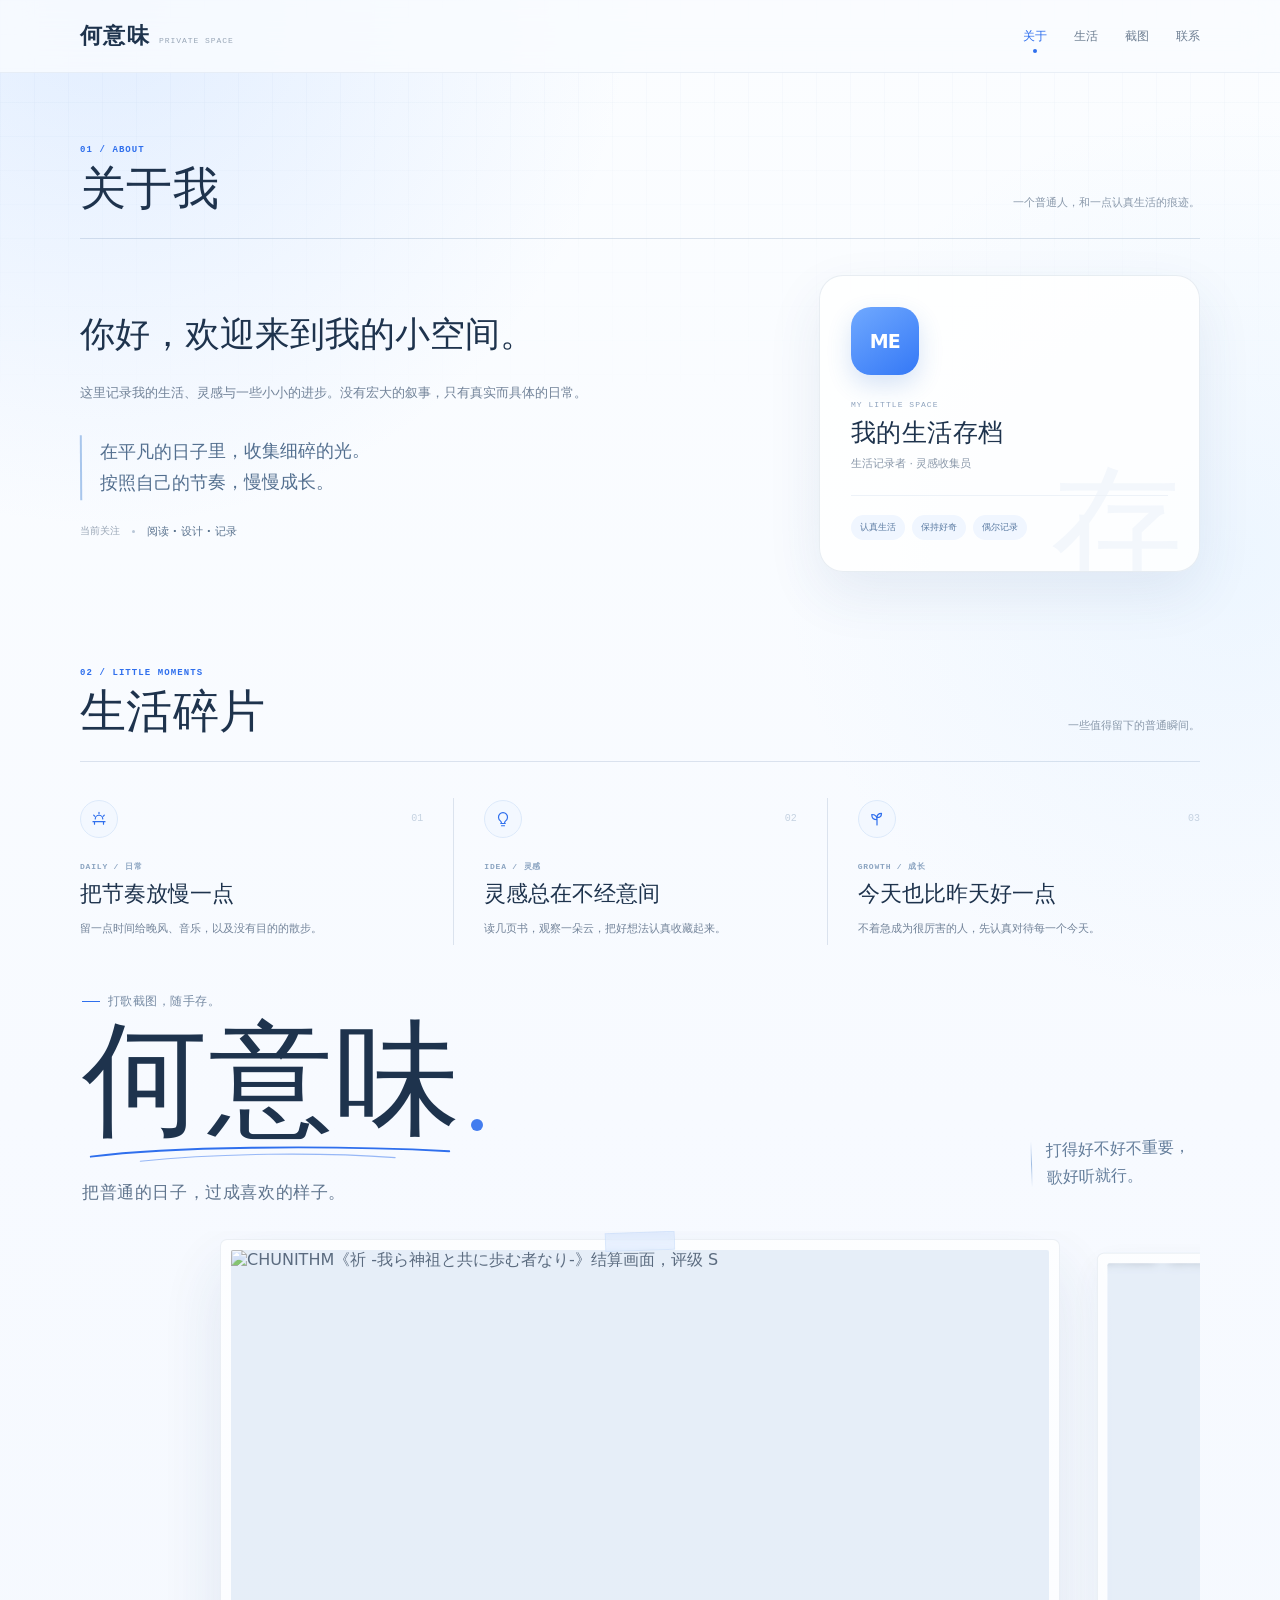
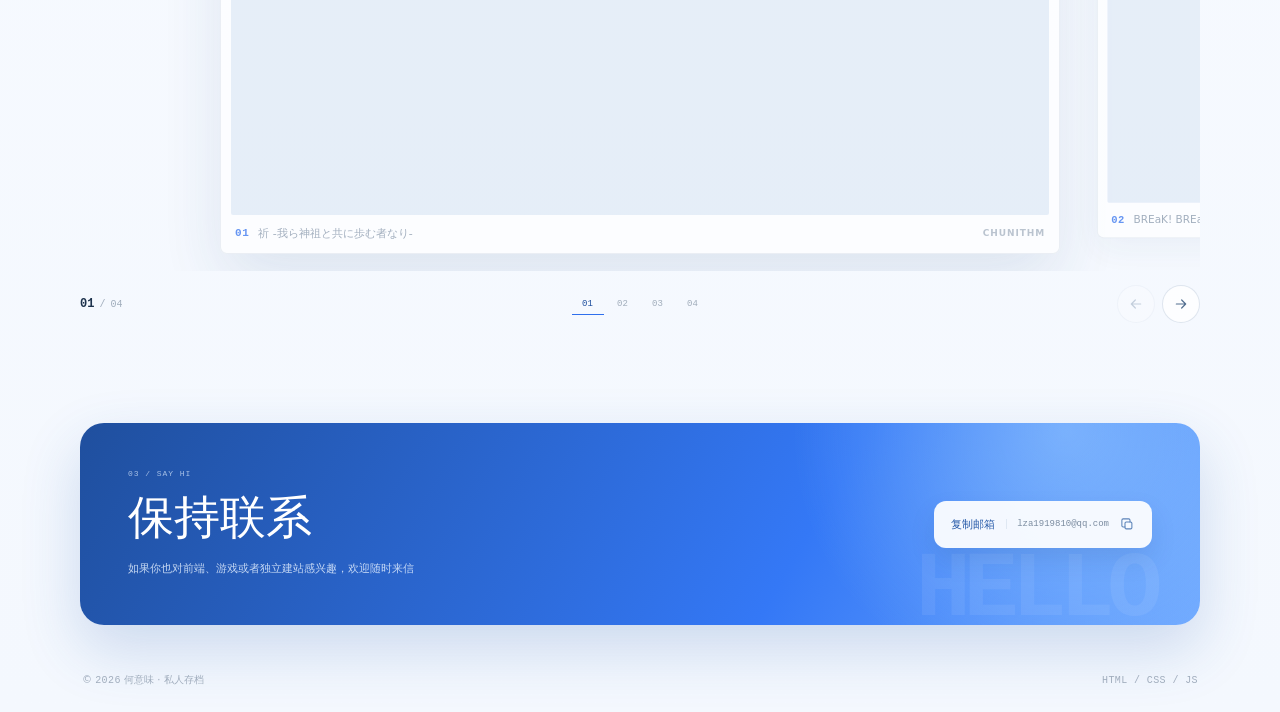
==== secondary.html @ a8856c3d "Add files via upload" ====
<!DOCTYPE html>
<html lang="zh-CN">
<head>
  <meta charset="UTF-8">
  <meta name="viewport" content="width=device-width, initial-scale=1.0">
  <meta name="description" content="何意味：一个收藏截图与生活片段的私人空间。">
  <title>何意味 · 我的个人空间</title>
  <style>
    :root {
      --blue: #2f6fed;
      --blue-deep: #1f4f9e;
      --blue-pale: #e8f1ff;
      --ink: #1e334d;
      --muted: #728399;
      --paper: #f7faff;
      --white: #ffffff;
      --line: rgba(52, 91, 140, 0.15);
      --mono: ui-monospace, "SFMono-Regular", Consolas, "Liberation Mono", monospace;
      --serif: "Songti SC", "STSong", "SimSun", Georgia, serif;
      --slide-w: clamp(408px, 74vw, 840px);
    }

    * {
      box-sizing: border-box;
      margin: 0;
      padding: 0;
    }

    html {
      scroll-behavior: smooth;
    }

    body {
      min-width: 320px;
      min-height: 100vh;
      overflow-x: hidden;
      color: var(--ink);
      font-family: Inter, "PingFang SC", "Microsoft YaHei", system-ui, -apple-system, sans-serif;
      background:
        radial-gradient(circle at 8% 0%, rgba(126, 177, 255, 0.2), transparent 33rem),
        radial-gradient(circle at 96% 24%, rgba(157, 208, 255, 0.13), transparent 28rem),
        linear-gradient(180deg, #fbfdff 0%, var(--paper) 48%, #f4f8fe 100%);
      -webkit-font-smoothing: antialiased;
    }

    body::before {
      content: "";
      position: fixed;
      inset: 0;
      z-index: 0;
      pointer-events: none;
      background-image:
        linear-gradient(rgba(72, 118, 175, 0.034) 1px, transparent 1px),
        linear-gradient(90deg, rgba(72, 118, 175, 0.034) 1px, transparent 1px);
      background-size: 34px 34px;
      mask-image: linear-gradient(to bottom, black, transparent 45%);
    }

    a {
      color: inherit;
      text-decoration: none;
    }

    button {
      font: inherit;
      -webkit-tap-highlight-color: transparent;
    }

    button:focus-visible,
    a:focus-visible,
    .gallery:focus-visible {
      outline: 3px solid rgba(47, 111, 237, 0.28);
      outline-offset: 5px;
      border-radius: 4px;
    }

    img {
      max-width: 100%;
    }

    [hidden] {
      display: none !important;
    }

    .page {
      position: relative;
      z-index: 1;
      width: min(1120px, calc(100% - 48px));
      margin: 0 auto;
    }

    .site-header {
      position: sticky;
      top: 0;
      z-index: 50;
      border-bottom: 1px solid rgba(72, 110, 158, 0.09);
      background: rgba(249, 252, 255, 0.82);
      backdrop-filter: blur(16px);
      -webkit-backdrop-filter: blur(16px);
    }

    .header-inner {
      width: min(1120px, calc(100% - 48px));
      height: 72px;
      display: flex;
      align-items: center;
      gap: 30px;
      margin: 0 auto;
    }

    .brand {
      display: inline-flex;
      align-items: baseline;
      gap: 9px;
      flex: 0 0 auto;
    }

    .brand-name {
      font-family: var(--serif);
      font-size: 22px;
      font-weight: 600;
      letter-spacing: 0.06em;
    }

    .brand-sub {
      color: #98a6b7;
      font-family: var(--mono);
      font-size: 8px;
      letter-spacing: 0.12em;
    }

    .nav {
      display: flex;
      align-items: center;
      gap: 27px;
      margin-left: auto;
      overflow-x: auto;
      scrollbar-width: none;
    }

    .nav::-webkit-scrollbar {
      display: none;
    }

    .nav a {
      position: relative;
      padding: 8px 0;
      color: #6d7e92;
      font-size: 12px;
      white-space: nowrap;
      transition: color 0.2s ease;
    }

    .nav a:hover,
    .nav a.is-active {
      color: var(--blue);
    }

    .nav a.is-active::after {
      content: "";
      position: absolute;
      left: 50%;
      bottom: 0;
      width: 4px;
      height: 4px;
      border-radius: 50%;
      background: var(--blue);
      transform: translateX(-50%);
    }

    .intro {
      display: flex;
      align-items: flex-end;
      justify-content: space-between;
      gap: 44px;
      padding: 48px 2px 27px;
      scroll-margin-top: 92px;
    }

    .kicker {
      display: flex;
      align-items: center;
      gap: 8px;
      color: #7589a2;
      font-size: 12px;
      letter-spacing: 0.04em;
    }

    .kicker::before {
      content: "";
      width: 18px;
      height: 1px;
      background: var(--blue);
    }

    h1 {
      position: relative;
      width: fit-content;
      margin-top: 11px;
      color: var(--ink);
      font-family: var(--serif);
      font-size: clamp(76px, 9.8vw, 126px);
      font-weight: 500;
      line-height: 0.94;
      letter-spacing: 0.01em;
    }

    h1::after {
      content: "";
      position: absolute;
      right: -22px;
      bottom: 8px;
      width: 12px;
      height: 12px;
      border-radius: 50%;
      background: var(--blue);
      opacity: 0.9;
    }

    .title-underline {
      display: block;
      width: min(100%, 380px);
      height: 22px;
      margin-top: 3px;
      overflow: visible;
      color: var(--blue);
    }

    .tagline {
      margin-top: 17px;
      color: #60758e;
      font-family: var(--serif);
      font-size: 17px;
      letter-spacing: 0.035em;
    }

    .side-note {
      position: relative;
      max-width: 210px;
      margin: 0 8px 14px 0;
      padding-left: 15px;
      color: #627c9a;
      font-family: "KaiTi", "STKaiti", "Microsoft YaHei", serif;
      font-size: 16px;
      line-height: 1.7;
      transform: rotate(-1.6deg);
    }

    .side-note::before {
      content: "";
      position: absolute;
      top: 4px;
      bottom: 4px;
      left: 0;
      width: 1px;
      background: linear-gradient(to bottom, transparent, #9dbbe2, transparent);
    }

    .gallery-section {
      scroll-margin-top: 92px;
    }

    .gallery {
      position: relative;
      overflow: hidden;
      padding-bottom: 2px;
      touch-action: pan-x;
    }

    .gallery-track {
      display: flex;
      gap: 18px;
      overflow-x: auto;
      overflow-y: hidden;
      padding: 8px calc((100% - var(--slide-w)) / 2) 17px;
      scroll-padding-inline: calc((100% - var(--slide-w)) / 2);
      scroll-snap-type: x mandatory;
      scrollbar-width: none;
      cursor: grab;
      overscroll-behavior-x: contain;
    }

    .gallery-track::-webkit-scrollbar {
      display: none;
    }

    .gallery-track.dragging {
      cursor: grabbing;
      scroll-snap-type: none;
      user-select: none;
    }

    .photo {
      position: relative;
      flex: 0 0 var(--slide-w);
      scroll-snap-align: center;
      scroll-snap-stop: always;
      opacity: 0.72;
      transition: opacity 0.45s ease;
    }

    .photo:not(.is-active) {
      cursor: pointer;
    }

    .shot {
      position: relative;
      padding: 10px 10px 0;
      border: 1px solid rgba(56, 92, 135, 0.13);
      border-radius: 7px;
      background: rgba(255, 255, 255, 0.94);
      box-shadow: 0 12px 34px rgba(47, 83, 130, 0.08);
      transform: scale(0.955);
      transform-origin: center;
      transition: transform 0.45s ease, box-shadow 0.45s ease;
    }

    .photo.is-active .shot {
      box-shadow: 0 28px 65px rgba(41, 78, 128, 0.16);
      transform: scale(1);
    }

    .photo.is-active .shot::before {
      content: "";
      position: absolute;
      z-index: 2;
      top: -8px;
      left: 50%;
      width: 68px;
      height: 17px;
      border: 1px solid rgba(109, 161, 233, 0.18);
      background: rgba(181, 211, 255, 0.38);
      transform: translateX(-50%) rotate(-2deg);
      backdrop-filter: blur(3px);
    }

    .image-wrap {
      overflow: hidden;
      aspect-ratio: 1080 / 746;
      background: #dfe9f6;
      border-radius: 2px;
    }

    .image-wrap img {
      display: block;
      width: 100%;
      height: 100%;
      object-fit: cover;
      filter: blur(5px) saturate(0.72);
      transform: scale(1.06);
      transition: filter 0.45s ease, transform 0.45s ease;
      pointer-events: none;
      -webkit-user-drag: none;
    }

    .photo.is-active .image-wrap img {
      filter: blur(0) saturate(1);
      transform: scale(1);
    }

    figcaption {
      display: flex;
      align-items: center;
      gap: 9px;
      min-width: 0;
      padding: 11px 4px 12px;
      color: #8292a5;
      font-size: 11px;
      white-space: nowrap;
    }

    .photo-number {
      flex: 0 0 auto;
      color: var(--blue);
      font-family: var(--mono);
      font-size: 11px;
      font-weight: 700;
      letter-spacing: 0.05em;
    }

    .song-name {
      min-width: 0;
      overflow: hidden;
      text-overflow: ellipsis;
    }

    .game-name {
      flex: 0 0 auto;
      margin-left: auto;
      color: #a3afbd;
      font-size: 9px;
      font-weight: 650;
      letter-spacing: 0.1em;
    }

    .gallery-controls {
      display: grid;
      grid-template-columns: 1fr auto 1fr;
      align-items: center;
      gap: 20px;
      padding: 12px 0 4px;
    }

    .position {
      display: flex;
      align-items: baseline;
      gap: 5px;
      color: #a0adbc;
      font-family: var(--mono);
      font-size: 10px;
    }

    .position strong {
      color: var(--ink);
      font-size: 12px;
      font-weight: 650;
    }

    .indexes {
      display: flex;
      align-items: center;
      justify-content: center;
      gap: 3px;
    }

    .index-button {
      min-width: 32px;
      padding: 7px 4px 5px;
      color: #a1adbb;
      font-family: var(--mono);
      font-size: 9px;
      border: 0;
      border-bottom: 1px solid transparent;
      background: transparent;
      cursor: pointer;
      transition: color 0.2s ease, border-color 0.2s ease;
    }

    .index-button:hover {
      color: var(--blue);
    }

    .index-button[aria-current="true"] {
      color: var(--blue-deep);
      border-bottom-color: var(--blue);
    }

    .arrows {
      display: flex;
      justify-content: flex-end;
      gap: 7px;
    }

    .arrow-button {
      width: 38px;
      height: 38px;
      display: grid;
      place-items: center;
      color: #526e8f;
      border: 1px solid var(--line);
      border-radius: 50%;
      background: rgba(255, 255, 255, 0.74);
      cursor: pointer;
      transition: color 0.2s ease, background 0.2s ease, transform 0.2s ease;
    }

    .arrow-button:hover:not(:disabled) {
      color: white;
      background: var(--blue);
      transform: translateY(-2px);
    }

    .arrow-button:disabled {
      opacity: 0.3;
      cursor: default;
    }

    .arrow-button svg {
      width: 16px;
      height: 16px;
    }

    .section {
      padding-top: 96px;
      scroll-margin-top: 92px;
    }

    .section.about {
      padding-top: 72px;
    }

    .section-heading {
      display: flex;
      align-items: flex-end;
      justify-content: space-between;
      gap: 32px;
      margin-bottom: 36px;
      padding-bottom: 22px;
      border-bottom: 1px solid var(--line);
    }

    .section-label {
      color: var(--blue);
      font-family: var(--mono);
      font-size: 9px;
      font-weight: 700;
      letter-spacing: 0.12em;
    }

    .section-heading h2 {
      margin-top: 8px;
      font-family: var(--serif);
      font-size: clamp(35px, 4vw, 46px);
      font-weight: 500;
      line-height: 1.15;
      letter-spacing: 0.01em;
    }

    .section-side {
      flex: 0 1 310px;
      padding-bottom: 3px;
      text-align: right;
    }

    .section-note {
      color: #8a99ab;
      font-size: 11px;
      line-height: 1.8;
    }

    .section-count {
      display: inline-block;
      margin-top: 8px;
      color: #9aa8b8;
      font-family: var(--mono);
      font-size: 9px;
      letter-spacing: 0.04em;
    }

    .about-grid {
      display: grid;
      grid-template-columns: minmax(0, 1.4fr) minmax(280px, 0.8fr);
      gap: 72px;
      align-items: center;
    }

    .about-lead {
      color: var(--ink);
      font-family: var(--serif);
      font-size: clamp(26px, 3vw, 35px);
      line-height: 1.55;
    }

    .about-text {
      max-width: 600px;
      margin-top: 18px;
      color: var(--muted);
      font-size: 13px;
      line-height: 2;
    }

    .about-quote {
      position: relative;
      margin-top: 27px;
      padding: 2px 0 2px 18px;
      color: #536f8f;
      font-family: "KaiTi", "STKaiti", serif;
      font-size: 18px;
      line-height: 1.7;
      border-left: 2px solid #a8c6ec;
      transform: rotate(-0.4deg);
    }

    .about-meta {
      display: flex;
      align-items: center;
      gap: 12px;
      margin-top: 25px;
      color: #98a5b5;
      font-size: 10px;
    }

    .about-meta strong {
      color: #5d7590;
      font-size: 11px;
      font-weight: 550;
    }

    .about-meta i {
      width: 3px;
      height: 3px;
      border-radius: 50%;
      background: #b8c6d7;
    }

    .profile-card {
      position: relative;
      padding: 31px;
      overflow: hidden;
      border: 1px solid rgba(70, 105, 148, 0.12);
      border-radius: 24px;
      background: rgba(255, 255, 255, 0.82);
      box-shadow: 0 22px 55px rgba(47, 83, 130, 0.09);
    }

    .profile-card::after {
      content: "存";
      position: absolute;
      right: 16px;
      bottom: -24px;
      color: rgba(67, 122, 200, 0.055);
      font-family: var(--serif);
      font-size: 132px;
      line-height: 1;
      pointer-events: none;
    }

    .avatar {
      position: relative;
      z-index: 1;
      width: 68px;
      height: 68px;
      display: grid;
      place-items: center;
      color: white;
      font-size: 19px;
      font-weight: 800;
      letter-spacing: -0.04em;
      border-radius: 20px;
      background: linear-gradient(145deg, #70a9ff, #3478f6);
      box-shadow: 0 10px 24px rgba(44, 105, 205, 0.19);
    }

    .profile-kicker {
      position: relative;
      z-index: 1;
      margin-top: 25px;
      color: #8da2bd;
      font-family: var(--mono);
      font-size: 8px;
      letter-spacing: 0.13em;
    }

    .profile-card h3 {
      position: relative;
      z-index: 1;
      margin-top: 7px;
      font-family: var(--serif);
      font-size: 25px;
      font-weight: 550;
      letter-spacing: 0.02em;
    }

    .profile-role {
      position: relative;
      z-index: 1;
      margin-top: 7px;
      color: #8997a9;
      font-size: 11px;
    }

    .profile-tags {
      position: relative;
      z-index: 1;
      display: flex;
      flex-wrap: wrap;
      gap: 7px;
      margin-top: 24px;
      padding-top: 19px;
      border-top: 1px solid #edf2f8;
    }

    .profile-tags span {
      padding: 6px 9px;
      color: #5c7ca3;
      font-size: 9px;
      border-radius: 999px;
      background: #f0f6ff;
    }

    .life-grid {
      display: grid;
      grid-template-columns: repeat(3, minmax(0, 1fr));
    }

    .life-item {
      min-width: 0;
      padding: 2px 30px 5px;
      border-left: 1px solid var(--line);
    }

    .life-item:first-child {
      padding-left: 0;
      border-left: 0;
    }

    .life-item:last-child {
      padding-right: 0;
    }

    .life-top {
      display: flex;
      align-items: center;
      justify-content: space-between;
      gap: 16px;
    }

    .life-icon {
      width: 38px;
      height: 38px;
      display: grid;
      place-items: center;
      color: var(--blue);
      border: 1px solid #dce9fa;
      border-radius: 50%;
      background: #f3f8ff;
    }

    .life-icon svg {
      width: 18px;
      height: 18px;
    }

    .life-number {
      color: #c5d2e1;
      font-family: var(--mono);
      font-size: 10px;
    }

    .life-tag {
      display: block;
      margin-top: 23px;
      color: #8ba4c1;
      font-family: var(--mono);
      font-size: 8px;
      font-weight: 700;
      letter-spacing: 0.1em;
    }

    .life-item h3 {
      margin-top: 7px;
      font-family: var(--serif);
      font-size: 22px;
      font-weight: 550;
    }

    .life-item p {
      margin-top: 10px;
      color: var(--muted);
      font-size: 11px;
      line-height: 1.9;
    }

    .contact {
      padding: 96px 0 31px;
      scroll-margin-top: 92px;
    }

    .contact-panel {
      position: relative;
      display: flex;
      align-items: center;
      justify-content: space-between;
      gap: 42px;
      padding: 46px 48px;
      overflow: hidden;
      color: white;
      border-radius: 24px;
      background:
        radial-gradient(circle at 88% 4%, rgba(157, 206, 255, 0.55), transparent 17rem),
        linear-gradient(120deg, #1f4f9e, #3478f6 64%, #6ea8ff);
      box-shadow: 0 24px 60px rgba(42, 94, 177, 0.2);
    }

    .contact-panel::after {
      content: "HELLO";
      position: absolute;
      right: 45px;
      bottom: -18px;
      color: rgba(255, 255, 255, 0.07);
      font-family: var(--mono);
      font-size: 92px;
      font-weight: 700;
      letter-spacing: -0.08em;
      pointer-events: none;
    }

    .contact-label {
      color: rgba(223, 238, 255, 0.7);
      font-family: var(--mono);
      font-size: 8px;
      letter-spacing: 0.12em;
    }

    .contact h2 {
      margin-top: 9px;
      font-family: var(--serif);
      font-size: clamp(34px, 4vw, 46px);
      font-weight: 500;
    }

    .contact-copy {
      max-width: 400px;
      margin-top: 10px;
      color: rgba(231, 242, 255, 0.82);
      font-size: 11px;
      line-height: 1.9;
    }

    .email-button {
      position: relative;
      z-index: 1;
      display: inline-flex;
      align-items: center;
      gap: 11px;
      min-height: 47px;
      padding: 0 17px;
      color: #265aa9;
      font-size: 11px;
      border: 0;
      border-radius: 12px;
      background: rgba(255, 255, 255, 0.93);
      box-shadow: 0 12px 25px rgba(25, 63, 120, 0.13);
      cursor: pointer;
      transition: transform 0.2s ease, background 0.2s ease;
    }

    .email-button:hover {
      background: white;
      transform: translateY(-2px);
    }

    .email-address {
      padding-left: 10px;
      color: #7b8ca0;
      font-family: var(--mono);
      font-size: 9px;
      border-left: 1px solid #dfe8f3;
    }

    .email-button svg {
      width: 15px;
      height: 15px;
      color: #5c84b9;
    }

    .site-footer {
      display: flex;
      align-items: center;
      justify-content: space-between;
      gap: 20px;
      padding: 17px 2px 25px;
      color: #a0adbd;
      font-size: 10px;
    }

    .site-footer span:last-child {
      font-family: var(--mono);
      letter-spacing: 0.04em;
    }

    .toast {
      position: fixed;
      z-index: 80;
      left: 50%;
      bottom: 26px;
      padding: 10px 15px;
      color: white;
      font-size: 11px;
      border-radius: 9px;
      background: rgba(29, 58, 93, 0.94);
      box-shadow: 0 10px 30px rgba(26, 56, 93, 0.18);
      opacity: 0;
      pointer-events: none;
      transform: translate(-50%, 10px);
      transition: opacity 0.2s ease, transform 0.2s ease;
    }

    .toast.is-visible {
      opacity: 1;
      transform: translate(-50%, 0);
    }

    @media (max-width: 900px) {
      .about-grid {
        grid-template-columns: 1fr;
        gap: 38px;
      }

      .profile-card {
        max-width: 520px;
      }

      .toolbox {
        grid-template-columns: 1fr;
        gap: 28px;
      }

      .toolbox-heading p {
        max-width: 360px;
      }
    }

    @media (max-width: 760px) {
      :root {
        --slide-w: calc(100vw - 96px);
      }

      .page,
      .header-inner {
        width: calc(100% - 32px);
      }

      .site-header {
        position: relative;
      }

      .header-inner {
        height: auto;
        display: block;
        padding: 14px 0 0;
      }

      .brand-name {
        font-size: 19px;
      }

      .nav {
        gap: 21px;
        margin-top: 8px;
      }

      .nav a {
        padding: 9px 0;
        font-size: 11px;
      }

      .intro {
        align-items: flex-start;
        flex-direction: column;
        gap: 17px;
        padding: 72px 0 25px;
      }

      h1 {
        font-size: clamp(70px, 21vw, 96px);
      }

      .title-underline {
        width: min(78%, 292px);
      }

      .tagline {
        margin-top: 14px;
        font-size: 15px;
      }

      .side-note {
        max-width: none;
        margin: 0 0 0 4px;
        font-size: 14px;
        line-height: 1.55;
        transform: rotate(-0.8deg);
      }

      .gallery-track {
        gap: 12px;
        padding-top: 10px;
        padding-bottom: 13px;
      }

      .shot {
        padding: 7px 7px 0;
      }

      .photo.is-active .shot::before {
        top: -6px;
        width: 54px;
        height: 13px;
      }

      figcaption {
        gap: 7px;
        padding: 8px 2px 9px;
        font-size: 9px;
      }

      .photo-number {
        font-size: 9px;
      }

      .game-name {
        display: none;
      }

      .gallery-controls {
        gap: 10px;
        padding: 8px 0 0;
      }

      .position {
        font-size: 9px;
      }

      .position strong {
        font-size: 11px;
      }

      .indexes {
        gap: 0;
      }

      .index-button {
        min-width: 26px;
        padding: 6px 3px 4px;
      }

      .arrow-button {
        width: 34px;
        height: 34px;
      }

      .section {
        padding-top: 72px;
      }

      .section.about {
        padding-top: 52px;
      }

      .section-heading {
        align-items: flex-start;
        flex-direction: column;
        gap: 13px;
        margin-bottom: 27px;
        padding-bottom: 18px;
      }

      .section-heading h2 {
        font-size: 36px;
      }

      .section-side {
        flex-basis: auto;
        padding-bottom: 0;
        text-align: left;
      }

      .section-note,
      .progress {
        margin-top: 0;
      }

      .section-count {
        margin-top: 5px;
      }

      .about-grid {
        gap: 31px;
      }

      .about-lead {
        font-size: 27px;
      }

      .about-quote {
        font-size: 16px;
      }

      .profile-card {
        padding: 25px;
        border-radius: 21px;
      }

      .life-grid {
        grid-template-columns: 1fr;
      }

      .life-item {
        padding: 25px 0 27px;
        border-top: 1px solid var(--line);
        border-left: 0;
      }

      .life-item:first-child {
        padding-top: 2px;
        border-top: 0;
      }

      .life-item h3 {
        font-size: 23px;
      }

      .work-toolbar {
        justify-content: flex-start;
        margin-top: -8px;
      }

      .project-grid {
        grid-template-columns: 1fr;
      }

      .project-card {
        min-height: 0;
      }

      .project-tags {
        padding-top: 20px;
      }

      .toolbox {
        margin-top: 44px;
        padding-top: 29px;
      }

      .skills-list {
        grid-template-columns: 1fr;
        gap: 19px;
      }

      .check-row {
        grid-template-columns: 32px minmax(0, 1fr) 26px;
        gap: 11px;
        padding: 18px 2px;
      }

      .check-row:hover {
        padding-left: 5px;
        padding-right: 5px;
      }

      .check-title {
        font-size: 12px;
      }

      .check-desc {
        font-size: 9px;
      }

      .check-control {
        width: 21px;
        height: 21px;
      }

      .contact {
        padding-top: 72px;
      }

      .contact-panel {
        align-items: flex-start;
        flex-direction: column;
        gap: 25px;
        padding: 31px 25px;
        border-radius: 20px;
      }

      .contact-panel::after {
        right: 15px;
        font-size: 64px;
      }

      .email-button {
        width: 100%;
        justify-content: center;
        flex-wrap: wrap;
      }

      .site-footer {
        align-items: flex-start;
        flex-direction: column;
        gap: 6px;
        padding-bottom: 20px;
      }
    }

    @media (max-width: 360px) {
      :root {
        --slide-w: calc(100vw - 74px);
      }

      .brand-sub {
        display: none;
      }

      .index-button {
        min-width: 23px;
      }

      .arrow-button {
        width: 31px;
        height: 31px;
      }

      .email-button {
        align-items: flex-start;
        flex-direction: column;
        gap: 6px;
        padding-top: 11px;
        padding-bottom: 11px;
      }

      .email-address {
        padding-top: 4px;
        padding-left: 0;
        border-top: 1px solid #dfe8f3;
        border-left: 0;
      }
    }

    @media (prefers-reduced-motion: reduce) {
      html {
        scroll-behavior: auto;
      }

      *,
      *::before,
      *::after {
        transition: none !important;
      }
    }
  </style>
</head>
<body>
  <header class="site-header">
    <div class="header-inner">
      <a class="brand" href="#top" aria-label="回到页面顶部">
        <span class="brand-name">何意味</span>
        <span class="brand-sub">PRIVATE SPACE</span>
      </a>
      <nav class="nav" aria-label="页面导航">
        <a class="is-active" href="#about">关于</a>
        <a href="#life">生活</a>
        <a href="#gallery">截图</a>
        <a href="#contact">联系</a>
      </nav>
    </div>
  </header>

  <main class="page" id="top">
    <section class="section about" id="about" aria-labelledby="about-title">
      <div class="section-heading">
        <div>
          <p class="section-label">01 / ABOUT</p>
          <h2 id="about-title">关于我</h2>
        </div>
        <div class="section-side">
          <p class="section-note">一个普通人，和一点认真生活的痕迹。</p>
        </div>
      </div>

      <div class="about-grid">
        <div class="about-copy">
          <p class="about-lead">你好，欢迎来到我的小空间。</p>
          <p class="about-text">这里记录我的生活、灵感与一些小小的进步。没有宏大的叙事，只有真实而具体的日常。</p>
          <blockquote class="about-quote">在平凡的日子里，收集细碎的光。<br>按照自己的节奏，慢慢成长。</blockquote>
          <div class="about-meta">
            <span>当前关注</span>
            <i aria-hidden="true"></i>
            <strong>阅读 · 设计 · 记录</strong>
          </div>
        </div>

        <aside class="profile-card" aria-label="个人名片">
          <div class="avatar" aria-hidden="true">ME</div>
          <p class="profile-kicker">MY LITTLE SPACE</p>
          <h3>我的生活存档</h3>
          <p class="profile-role">生活记录者 · 灵感收集员</p>
          <div class="profile-tags">
            <span>认真生活</span>
            <span>保持好奇</span>
            <span>偶尔记录</span>
          </div>
        </aside>
      </div>
    </section>

    <section class="section" id="life" aria-labelledby="life-title">
      <div class="section-heading">
        <div>
          <p class="section-label">02 / LITTLE MOMENTS</p>
          <h2 id="life-title">生活碎片</h2>
        </div>
        <div class="section-side">
          <p class="section-note">一些值得留下的普通瞬间。</p>
        </div>
      </div>

      <div class="life-grid">
        <article class="life-item">
          <div class="life-top">
            <span class="life-icon" aria-hidden="true">
              <svg viewBox="0 0 24 24" fill="none" stroke="currentColor" stroke-width="1.6" stroke-linecap="round" stroke-linejoin="round">
                <path d="M4 15.5h16M6 15.5V19M18 15.5V19M7 12a5 5 0 0 1 10 0M12 3v2M4.9 6.9l1.4 1.4M19.1 6.9l-1.4 1.4"/>
              </svg>
            </span>
            <span class="life-number">01</span>
          </div>
          <span class="life-tag">DAILY / 日常</span>
          <h3>把节奏放慢一点</h3>
          <p>留一点时间给晚风、音乐，以及没有目的的散步。</p>
        </article>

        <article class="life-item">
          <div class="life-top">
            <span class="life-icon" aria-hidden="true">
              <svg viewBox="0 0 24 24" fill="none" stroke="currentColor" stroke-width="1.6" stroke-linecap="round" stroke-linejoin="round">
                <path d="M9 18h6M10 21h4M8.5 14.5a6 6 0 1 1 7 0c-1 .8-1.5 1.8-1.5 3.5h-4c0-1.7-.5-2.7-1.5-3.5Z"/>
              </svg>
            </span>
            <span class="life-number">02</span>
          </div>
          <span class="life-tag">IDEA / 灵感</span>
          <h3>灵感总在不经意间</h3>
          <p>读几页书，观察一朵云，把好想法认真收藏起来。</p>
        </article>

        <article class="life-item">
          <div class="life-top">
            <span class="life-icon" aria-hidden="true">
              <svg viewBox="0 0 24 24" fill="none" stroke="currentColor" stroke-width="1.6" stroke-linecap="round" stroke-linejoin="round">
                <path d="M12 20V9M12 13c-4.5 0-7-2.4-7-7 4.5 0 7 2.4 7 7ZM12 10c0-3.5 2-5.5 6-5.5 0 3.5-2 5.5-6 5.5Z"/>
              </svg>
            </span>
            <span class="life-number">03</span>
          </div>
          <span class="life-tag">GROWTH / 成长</span>
          <h3>今天也比昨天好一点</h3>
          <p>不着急成为很厉害的人，先认真对待每一个今天。</p>
        </article>
      </div>
    </section>

    <section class="intro" id="gallery" aria-labelledby="page-title">
      <div>
        <p class="kicker">打歌截图，随手存。</p>
        <h1 id="page-title">何意味</h1>
        <svg class="title-underline" viewBox="0 0 400 24" fill="none" aria-hidden="true">
          <path d="M3 16C88 5 257 3 394 10" stroke="currentColor" stroke-width="2.1" stroke-linecap="round"/>
          <path d="M57 21C143 12 252 11 335 17" stroke="currentColor" stroke-width="1.2" stroke-linecap="round" opacity=".48"/>
        </svg>
        <p class="tagline">把普通的日子，过成喜欢的样子。</p>
      </div>
      <p class="side-note">打得好不好不重要，<br>歌好听就行。</p>
    </section>

    <section class="gallery-section" aria-label="图片浏览，共四张">
      <div class="gallery" tabindex="0" aria-label="横向截图画廊">
        <div class="gallery-track" id="gallery-track">
          <figure class="photo is-active" data-index="0">
            <div class="shot">
              <div class="image-wrap">
                <img
                  src="images/01.jpg"
                  alt="CHUNITHM《祈 -我ら神祖と共に歩む者なり-》结算画面，评级 S"
                  width="1080" height="746" draggable="false">
              </div>
              <figcaption>
                <span class="photo-number">01</span>
                <span class="song-name">祈 -我ら神祖と共に歩む者なり-</span>
                <span class="game-name">CHUNITHM</span>
              </figcaption>
            </div>
          </figure>

          <figure class="photo" data-index="1">
            <div class="shot">
              <div class="image-wrap">
                <img
                  src="images/02.jpg"
                  alt="Arcaea《BREaK! BREaK! BREaK!》结算画面，评级 EX"
                  width="1080" height="746" draggable="false">
              </div>
              <figcaption>
                <span class="photo-number">02</span>
                <span class="song-name">BREaK! BREaK! BREaK!</span>
                <span class="game-name">ARCAEA</span>
              </figcaption>
            </div>
          </figure>

          <figure class="photo" data-index="2">
            <div class="shot">
              <div class="image-wrap">
                <img
                  src="images/03.jpg"
                  alt="音乐游戏《HELL! or HELL?》结算画面，评级 SS"
                  width="1080" height="746" draggable="false">
              </div>
              <figcaption>
                <span class="photo-number">03</span>
                <span class="song-name">HELL! or HELL?</span>
                <span class="game-name">RHYTHM GAME</span>
              </figcaption>
            </div>
          </figure>

          <figure class="photo" data-index="3">
            <div class="shot">
              <div class="image-wrap">
                <img
                  src="images/04.jpg"
                  alt="Arcaea《Infinity Heaven》选曲画面，难度 EX+"
                  width="1080" height="746" draggable="false">
              </div>
              <figcaption>
                <span class="photo-number">04</span>
                <span class="song-name">Infinity Heaven</span>
                <span class="game-name">ARCAEA</span>
              </figcaption>
            </div>
          </figure>
        </div>
      </div>

      <div class="gallery-controls" aria-label="图片切换控制">
        <p class="position"><strong id="current-number">01</strong><span>/</span><span>04</span></p>
        <div class="indexes">
          <button class="index-button" type="button" data-target="0" aria-label="查看第 1 张图片" aria-current="true">01</button>
          <button class="index-button" type="button" data-target="1" aria-label="查看第 2 张图片" aria-current="false">02</button>
          <button class="index-button" type="button" data-target="2" aria-label="查看第 3 张图片" aria-current="false">03</button>
          <button class="index-button" type="button" data-target="3" aria-label="查看第 4 张图片" aria-current="false">04</button>
        </div>
        <div class="arrows">
          <button class="arrow-button" id="prev-button" type="button" aria-label="上一张" disabled>
            <svg viewBox="0 0 24 24" fill="none" stroke="currentColor" stroke-width="1.8" stroke-linecap="round" stroke-linejoin="round" aria-hidden="true">
              <path d="M19 12H5M11 18l-6-6 6-6"/>
            </svg>
          </button>
          <button class="arrow-button" id="next-button" type="button" aria-label="下一张">
            <svg viewBox="0 0 24 24" fill="none" stroke="currentColor" stroke-width="1.8" stroke-linecap="round" stroke-linejoin="round" aria-hidden="true">
              <path d="M5 12h14M13 6l6 6-6 6"/>
            </svg>
          </button>
        </div>
      </div>
    </section>

    <section class="contact" id="contact" aria-labelledby="contact-title">
      <div class="contact-panel">
        <div>
          <p class="contact-label">03 / SAY HI</p>
          <h2 id="contact-title">保持联系</h2>
          <p class="contact-copy">如果你也对前端、游戏或者独立建站感兴趣，欢迎随时来信</p>
        </div>
        <button class="email-button" id="copy-email-button" type="button">
          复制邮箱
          <span class="email-address" id="contact-email">lza1919810@qq.com</span>
          <svg viewBox="0 0 24 24" fill="none" stroke="currentColor" stroke-width="1.7" stroke-linecap="round" stroke-linejoin="round" aria-hidden="true">
            <rect x="8" y="8" width="11" height="11" rx="2"/>
            <path d="M16 8V5a2 2 0 0 0-2-2H5a2 2 0 0 0-2 2v9a2 2 0 0 0 2 2h3"/>
          </svg>
        </button>
      </div>
    </section>
  </main>

  <footer class="site-footer page">
    <span>© <span id="year">2026</span> 何意味 · 私人存档</span>
    <span>HTML / CSS / JS</span>
  </footer>

  <div class="toast" id="toast" role="status" aria-live="polite"></div>

  <script>
    (() => {
      const gallery = document.querySelector(".gallery");
      const track = document.getElementById("gallery-track");
      const frames = Array.from(track.querySelectorAll(".photo"));
      const indexButtons = Array.from(document.querySelectorAll(".index-button"));
      const currentNumber = document.getElementById("current-number");
      const prevButton = document.getElementById("prev-button");
      const nextButton = document.getElementById("next-button");
      const reduceMotion = window.matchMedia("(prefers-reduced-motion: reduce)").matches;
      let activeIndex = 0;
      let ticking = false;
      let isDragging = false;
      let dragMoved = false;
      let dragStartX = 0;
      let dragStartLeft = 0;
      let suppressClick = false;

      const clamp = (value) => Math.max(0, Math.min(frames.length - 1, value));
      const pad = (value) => String(value + 1).padStart(2, "0");

      function setActive(index) {
        activeIndex = clamp(index);
        frames.forEach((frame, i) => {
          frame.classList.toggle("is-active", i === activeIndex);
        });
        indexButtons.forEach((button, i) => {
          button.setAttribute("aria-current", String(i === activeIndex));
        });
        currentNumber.textContent = pad(activeIndex);
        prevButton.disabled = activeIndex === 0;
        nextButton.disabled = activeIndex === frames.length - 1;
      }

      function nearestIndex() {
        const trackRect = track.getBoundingClientRect();
        const center = trackRect.left + track.clientWidth / 2;
        let nearest = 0;
        let shortest = Infinity;

        frames.forEach((frame, i) => {
          const rect = frame.getBoundingClientRect();
          const distance = Math.abs(rect.left + rect.width / 2 - center);
          if (distance < shortest) {
            shortest = distance;
            nearest = i;
          }
        });

        return nearest;
      }

      function goTo(index, behavior = "smooth") {
        const nextIndex = clamp(index);
        const frame = frames[nextIndex];
        const trackRect = track.getBoundingClientRect();
        const frameRect = frame.getBoundingClientRect();
        const frameCenter = track.scrollLeft + frameRect.left - trackRect.left + frame.offsetWidth / 2;
        const left = frameCenter - track.clientWidth / 2;

        track.scrollTo({
          left,
          behavior: reduceMotion ? "auto" : behavior
        });
      }

      function syncActive() {
        const nearest = nearestIndex();
        if (nearest !== activeIndex) setActive(nearest);
        ticking = false;
      }

      track.addEventListener("scroll", () => {
        if (!ticking) {
          ticking = true;
          requestAnimationFrame(syncActive);
        }
      }, { passive: true });

      indexButtons.forEach((button) => {
        button.addEventListener("click", () => goTo(Number(button.dataset.target)));
      });

      prevButton.addEventListener("click", () => goTo(activeIndex - 1));
      nextButton.addEventListener("click", () => goTo(activeIndex + 1));

      gallery.addEventListener("keydown", (event) => {
        if (event.key === "ArrowLeft") {
          event.preventDefault();
          goTo(activeIndex - 1);
        }
        if (event.key === "ArrowRight") {
          event.preventDefault();
          goTo(activeIndex + 1);
        }
      });

      track.addEventListener("pointerdown", (event) => {
        if (event.pointerType !== "mouse" || event.button !== 0) return;
        isDragging = true;
        dragMoved = false;
        dragStartX = event.clientX;
        dragStartLeft = track.scrollLeft;
        track.classList.add("dragging");
        track.setPointerCapture(event.pointerId);
      });

      track.addEventListener("pointermove", (event) => {
        if (!isDragging) return;
        const distance = event.clientX - dragStartX;
        if (Math.abs(distance) > 4) dragMoved = true;
        track.scrollLeft = dragStartLeft - distance;
      });

      function finishDrag(event) {
        if (!isDragging) return;
        isDragging = false;
        track.classList.remove("dragging");
        if (track.hasPointerCapture(event.pointerId)) {
          track.releasePointerCapture(event.pointerId);
        }
        if (dragMoved) {
          suppressClick = true;
          goTo(nearestIndex());
          window.setTimeout(() => {
            suppressClick = false;
          }, 60);
        }
      }

      track.addEventListener("pointerup", finishDrag);
      track.addEventListener("pointercancel", finishDrag);

      track.addEventListener("click", (event) => {
        if (suppressClick) return;
        const frame = event.target.closest(".photo");
        if (frame) goTo(Number(frame.dataset.index));
      });

      let resizeTimer;
      window.addEventListener("resize", () => {
        window.clearTimeout(resizeTimer);
        resizeTimer = window.setTimeout(() => goTo(activeIndex, "auto"), 120);
      });

      requestAnimationFrame(() => {
        goTo(0, "auto");
        setActive(0);
      });

      const toast = document.getElementById("toast");
      let toastTimer;
      const copyButton = document.getElementById("copy-email-button");
      const email = document.getElementById("contact-email").textContent.trim();

      function showToast(message) {
        toast.textContent = message;
        toast.classList.add("is-visible");
        window.clearTimeout(toastTimer);
        toastTimer = window.setTimeout(() => {
          toast.classList.remove("is-visible");
        }, 2200);
      }

      function fallbackCopy(text) {
        const textarea = document.createElement("textarea");
        textarea.value = text;
        textarea.setAttribute("readonly", "");
        textarea.style.position = "fixed";
        textarea.style.opacity = "0";
        document.body.appendChild(textarea);
        textarea.select();
        try {
          document.execCommand("copy");
          showToast("邮箱已复制");
        } catch (error) {
          showToast(`邮箱：${text}`);
        }
        textarea.remove();
      }

      copyButton.addEventListener("click", () => {
        if (navigator.clipboard && navigator.clipboard.writeText) {
          navigator.clipboard.writeText(email)
            .then(() => showToast("邮箱已复制"))
            .catch(() => fallbackCopy(email));
        } else {
          fallbackCopy(email);
        }
      });

      const navLinks = Array.from(document.querySelectorAll(".nav a"));
      const navSections = navLinks
        .map((link) => document.querySelector(link.getAttribute("href")))
        .filter(Boolean);
      let navTicking = false;

      function updateNav() {
        let activeId = navSections[0] ? navSections[0].id : "";
        for (const section of navSections) {
          if (section.getBoundingClientRect().top <= 150) activeId = section.id;
        }
        navLinks.forEach((link) => {
          link.classList.toggle("is-active", link.getAttribute("href") === `#${activeId}`);
        });
        navTicking = false;
      }

      window.addEventListener("scroll", () => {
        if (!navTicking) {
          navTicking = true;
          requestAnimationFrame(updateNav);
        }
      }, { passive: true });

      updateNav();
      document.getElementById("year").textContent = new Date().getFullYear();
    })();
  </script>
</body>
</html>
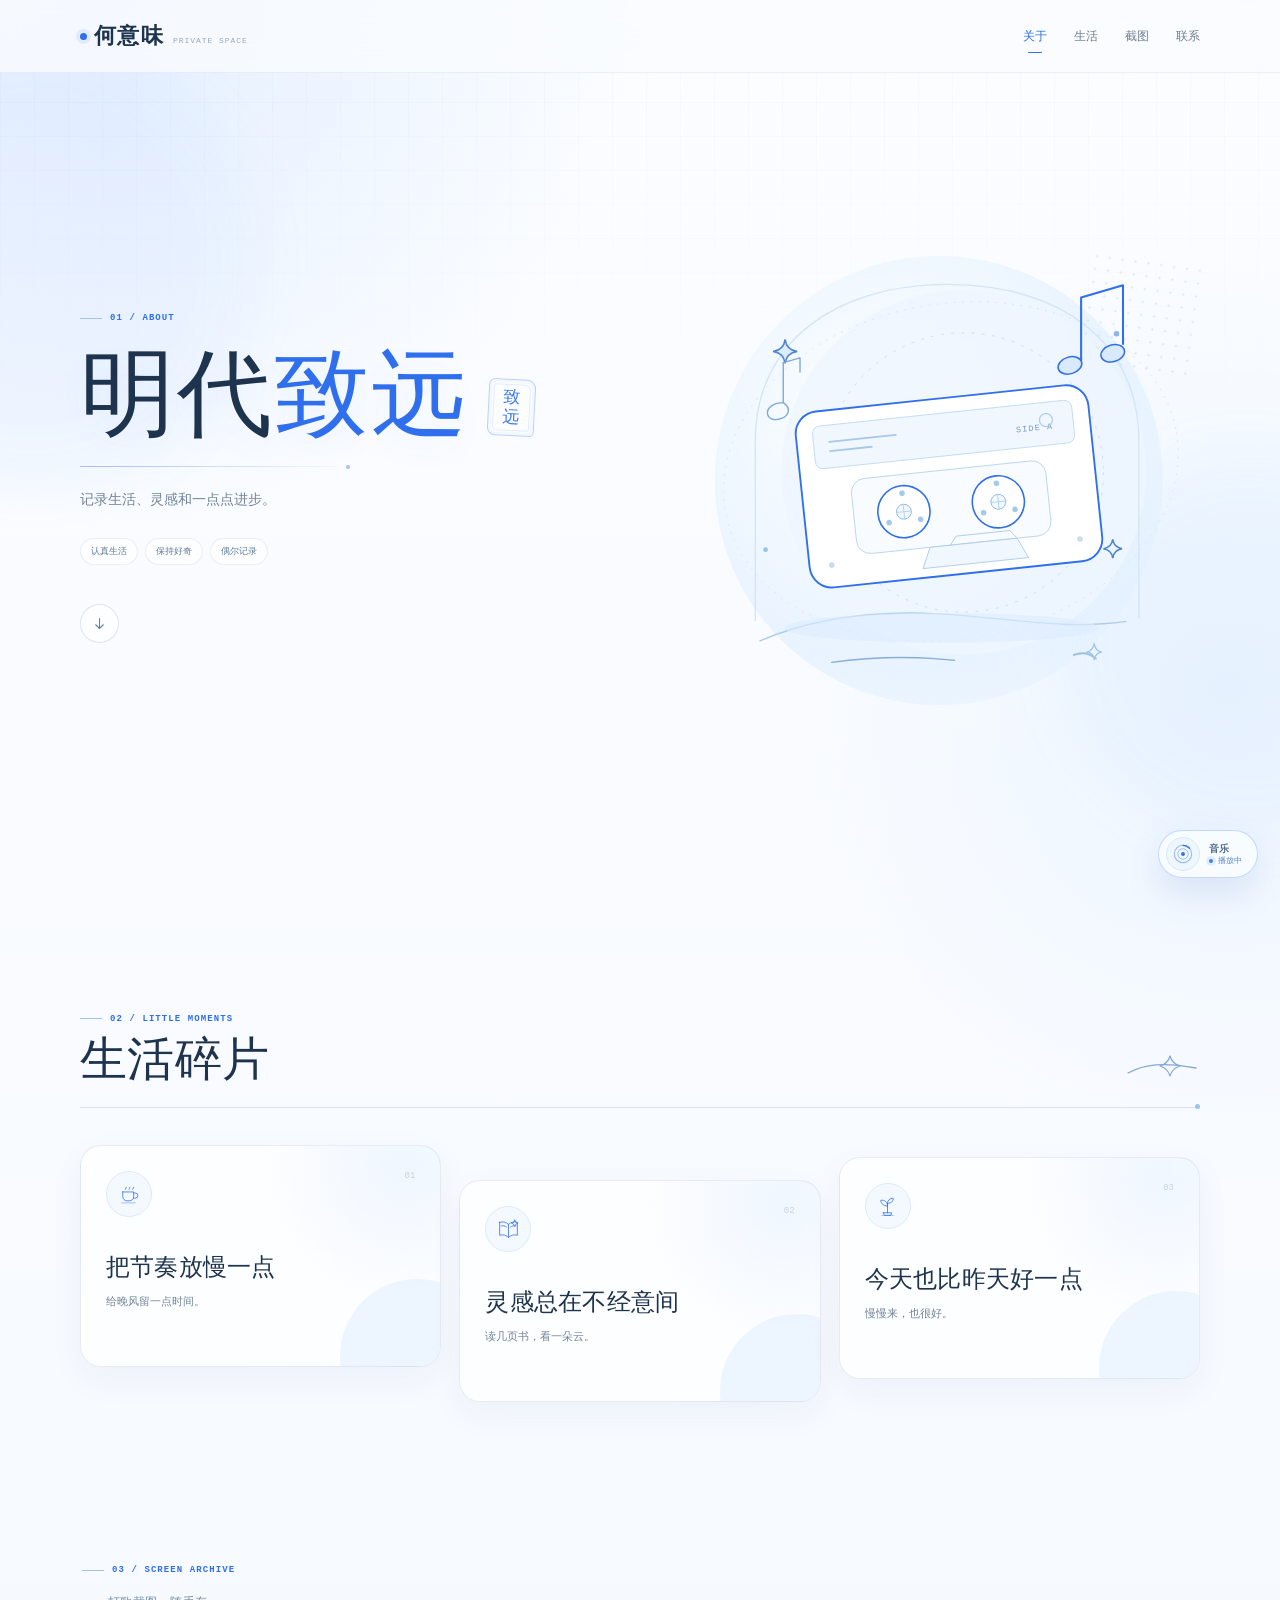
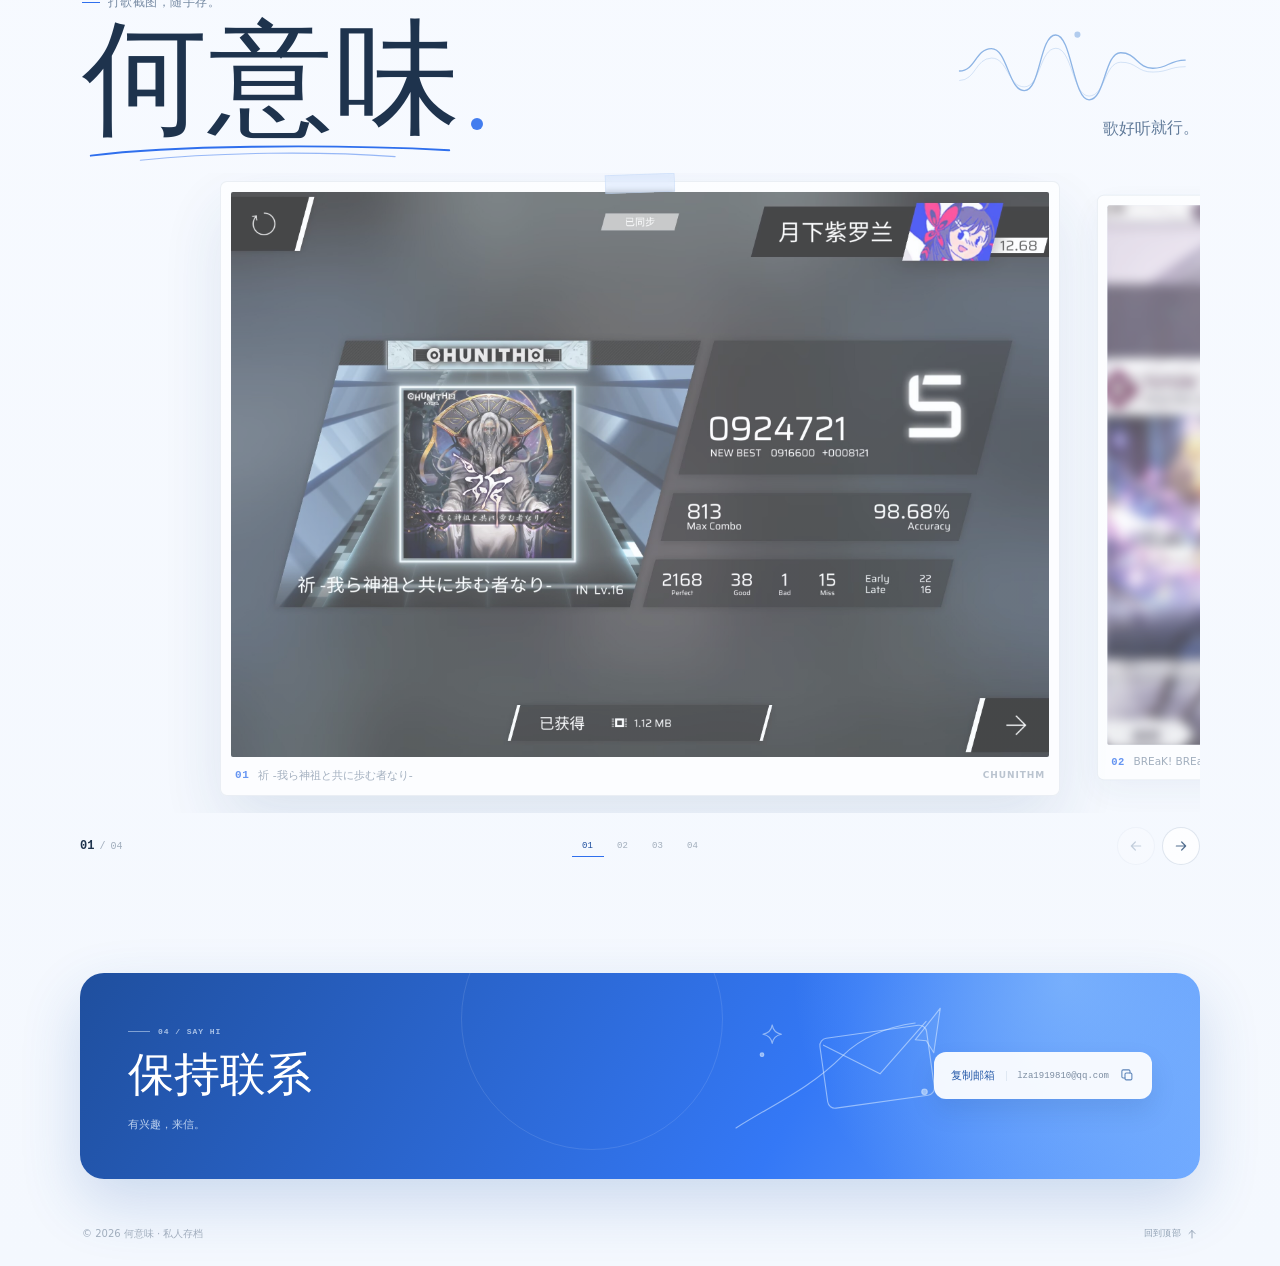
==== commit 0ec6492e: "Add files via upload" ====
--- a/secondary.html
+++ b/secondary.html
@@ -3,8 +3,8 @@
 <head>
   <meta charset="UTF-8">
   <meta name="viewport" content="width=device-width, initial-scale=1.0">
-  <meta name="description" content="何意味：一个收藏截图与生活片段的私人空间。">
-  <title>何意味 · 我的个人空间</title>
+  <meta name="description" content="明代致远的私人空间：收藏生活片段、灵感与游戏截图。">
+  <title>明代致远 · 何意味</title>
   <style>
     :root {
       --blue: #2f6fed;
@@ -37,7 +37,7 @@
       color: var(--ink);
       font-family: Inter, "PingFang SC", "Microsoft YaHei", system-ui, -apple-system, sans-serif;
       background:
-        radial-gradient(circle at 8% 0%, rgba(126, 177, 255, 0.2), transparent 33rem),
+        radial-gradient(circle at 8% 0%, rgba(126, 177, 255, 0.19), transparent 33rem),
         radial-gradient(circle at 96% 24%, rgba(157, 208, 255, 0.13), transparent 28rem),
         linear-gradient(180deg, #fbfdff 0%, var(--paper) 48%, #f4f8fe 100%);
       -webkit-font-smoothing: antialiased;
@@ -82,6 +82,45 @@
       display: none !important;
     }
 
+    .ambient {
+      position: fixed;
+      inset: 0;
+      z-index: 0;
+      overflow: hidden;
+      pointer-events: none;
+    }
+
+    .ambient-orb {
+      position: absolute;
+      border-radius: 50%;
+      opacity: 0.55;
+      background: rgba(137, 187, 255, 0.12);
+      filter: blur(28px);
+      animation: ambientDrift 16s ease-in-out infinite;
+    }
+
+    .ambient-orb-a {
+      top: 4%;
+      left: -12rem;
+      width: 28rem;
+      height: 28rem;
+    }
+
+    .ambient-orb-b {
+      right: -10rem;
+      bottom: 7%;
+      width: 24rem;
+      height: 24rem;
+      animation-direction: reverse;
+      animation-duration: 21s;
+    }
+
+    @keyframes ambientDrift {
+      50% {
+        transform: translate3d(34px, 28px, 0) scale(1.06);
+      }
+    }
+
     .page {
       position: relative;
       z-index: 1;
@@ -115,6 +154,18 @@
       flex: 0 0 auto;
     }
 
+    .brand::before {
+      content: "";
+      width: 7px;
+      height: 7px;
+      flex: 0 0 auto;
+      align-self: center;
+      margin-right: -2px;
+      border-radius: 50%;
+      background: var(--blue);
+      box-shadow: 0 0 0 4px rgba(47, 111, 237, 0.1);
+    }
+
     .brand-name {
       font-family: var(--serif);
       font-size: 22px;
@@ -156,37 +207,486 @@
       color: var(--blue);
     }
 
-    .nav a.is-active::after {
+    .nav a::after {
       content: "";
       position: absolute;
       left: 50%;
       bottom: 0;
+      width: 0;
+      height: 1px;
+      border-radius: 2px;
+      background: var(--blue);
+      transform: translateX(-50%);
+      transition: width 0.25s ease;
+    }
+
+    .nav a.is-active::after {
+      width: 14px;
+    }
+
+    .scroll-progress {
+      position: absolute;
+      left: 0;
+      bottom: -1px;
+      width: 100%;
+      height: 1px;
+      overflow: hidden;
+    }
+
+    .scroll-progress span {
+      display: block;
+      width: 100%;
+      height: 100%;
+      background: rgba(47, 111, 237, 0.45);
+      transform: scaleX(0);
+      transform-origin: left;
+      will-change: transform;
+    }
+
+    .section-label {
+      display: inline-flex;
+      align-items: center;
+      gap: 8px;
+      color: var(--blue);
+      font-family: var(--mono);
+      font-size: 9px;
+      font-weight: 700;
+      letter-spacing: 0.12em;
+    }
+
+    .section-label::before {
+      content: "";
+      width: 22px;
+      height: 1px;
+      background: #a6c3e7;
+    }
+
+    .about {
+      position: relative;
+      min-height: calc(100svh - 73px);
+      display: grid;
+      grid-template-columns: minmax(0, 1.04fr) minmax(370px, 0.96fr);
+      align-items: center;
+      gap: 34px;
+      padding: 56px 0 68px;
+      scroll-margin-top: 88px;
+    }
+
+    .hero-copy {
+      position: relative;
+      z-index: 2;
+      padding-bottom: 14px;
+    }
+
+    .hero-title-row {
+      display: flex;
+      align-items: flex-end;
+      gap: 20px;
+      margin-top: 22px;
+    }
+
+    .hero-title {
+      margin-top: 0;
+      font-family: var(--serif);
+      font-size: clamp(62px, 7.4vw, 104px);
+      font-weight: 500;
+      line-height: 1.04;
+      letter-spacing: 0.02em;
+      white-space: nowrap;
+      text-shadow: 0 12px 34px rgba(47, 111, 237, 0.055);
+    }
+
+    .hero-title .name-blue {
+      color: var(--blue);
+    }
+
+    .hero-seal {
+      position: relative;
+      width: 47px;
+      height: 57px;
+      display: flex;
+      align-items: center;
+      flex-direction: column;
+      justify-content: center;
+      flex: 0 0 auto;
+      gap: 1px;
+      margin-bottom: 8px;
+      color: var(--blue);
+      font-family: var(--serif);
+      font-size: 17px;
+      line-height: 1.1;
+      border: 1px solid rgba(47, 111, 237, 0.34);
+      border-radius: 6px 9px 5px 8px;
+      background: rgba(255, 255, 255, 0.35);
+      box-shadow: inset 0 0 0 3px rgba(47, 111, 237, 0.045);
+      opacity: 0.92;
+      transform: rotate(3deg);
+    }
+
+    .hero-seal::before {
+      content: "";
+      position: absolute;
+      inset: 4px;
+      border: 1px solid rgba(47, 111, 237, 0.12);
+      border-radius: 3px 6px 2px 5px;
+      pointer-events: none;
+    }
+
+    .title-rule {
+      width: min(72%, 270px);
+      display: flex;
+      align-items: center;
+      gap: 8px;
+      margin-top: 21px;
+      pointer-events: none;
+    }
+
+    .title-rule span {
+      height: 1px;
+      flex: 1;
+      background: linear-gradient(90deg, rgba(47, 111, 237, 0.42), rgba(47, 111, 237, 0.035));
+    }
+
+    .title-rule i {
       width: 4px;
       height: 4px;
       border-radius: 50%;
+      background: rgba(47, 111, 237, 0.42);
+    }
+
+    .hero-text {
+      max-width: 420px;
+      margin-top: 17px;
+      color: var(--muted);
+      font-size: 14px;
+      line-height: 1.95;
+    }
+
+    .hero-tags {
+      display: flex;
+      flex-wrap: wrap;
+      gap: 7px;
+      margin-top: 25px;
+    }
+
+    .hero-tags span {
+      padding: 6px 10px;
+      color: #617b9b;
+      font-size: 9px;
+      border: 1px solid rgba(79, 120, 171, 0.11);
+      border-radius: 999px;
+      background: rgba(255, 255, 255, 0.55);
+    }
+
+    .scroll-cue {
+      width: 39px;
+      height: 39px;
+      display: grid;
+      place-items: center;
+      margin-top: 39px;
+      color: #6482a5;
+      border: 1px solid rgba(65, 108, 160, 0.17);
+      border-radius: 50%;
+      background: rgba(255, 255, 255, 0.55);
+      transition: color 0.2s ease, background 0.2s ease, transform 0.2s ease;
+    }
+
+    .scroll-cue:hover {
+      color: white;
       background: var(--blue);
-      transform: translateX(-50%);
-    }
-
-    .intro {
+      transform: translateY(3px);
+    }
+
+    .scroll-cue svg {
+      width: 15px;
+      height: 15px;
+      animation: cueDrop 2.4s ease-in-out infinite;
+    }
+
+    @keyframes cueDrop {
+      50% {
+        transform: translateY(3px);
+      }
+    }
+
+    .hero-art {
+      position: relative;
+      display: grid;
+      place-items: center;
+      min-height: 470px;
+      isolation: isolate;
+    }
+
+    .hero-art::before {
+      content: "";
+      position: absolute;
+      z-index: -2;
+      width: min(86%, 500px);
+      aspect-ratio: 1;
+      border-radius: 50%;
+      background: radial-gradient(circle at 40% 38%, rgba(255, 255, 255, 0.92), rgba(226, 240, 255, 0.72) 62%, rgba(226, 240, 255, 0));
+    }
+
+    .hero-art::after {
+      content: "";
+      position: absolute;
+      z-index: -1;
+      top: 4%;
+      right: 1%;
+      width: 112px;
+      height: 112px;
+      background-image: radial-gradient(rgba(95, 146, 205, 0.35) 1.2px, transparent 1.2px);
+      background-size: 13px 13px;
+      opacity: 0.42;
+      transform: rotate(8deg);
+    }
+
+    .art-mouse-layer {
+      width: 100%;
+      max-width: 560px;
+      transform: translate3d(var(--art-x, 0), var(--art-y, 0), 0);
+      transition: transform 0.45s cubic-bezier(0.2, 0.7, 0.2, 1);
+      will-change: transform;
+    }
+
+    .art-svg {
+      width: 100%;
+      height: auto;
+      overflow: visible;
+    }
+
+    .cassette-float {
+      animation: floatY 7s ease-in-out infinite;
+    }
+
+    .reel {
+      transform-box: fill-box;
+      transform-origin: center;
+      animation: reelSpin 16s linear infinite;
+    }
+
+    .reel-b {
+      animation-direction: reverse;
+      animation-duration: 19s;
+    }
+
+    .note-a {
+      transform-box: fill-box;
+      transform-origin: center;
+      animation: noteFloat 5.5s ease-in-out infinite;
+    }
+
+    .note-b {
+      transform-box: fill-box;
+      transform-origin: center;
+      animation: noteFloat 6.8s ease-in-out infinite reverse;
+    }
+
+    @keyframes floatY {
+      50% {
+        transform: translateY(-8px) rotate(0.5deg);
+      }
+    }
+
+    @keyframes reelSpin {
+      to {
+        transform: rotate(360deg);
+      }
+    }
+
+    @keyframes noteFloat {
+      50% {
+        transform: translateY(-7px) rotate(-2deg);
+      }
+    }
+
+    .reveal .draw-line {
+      stroke-dasharray: 1;
+      stroke-dashoffset: 1;
+    }
+
+    .reveal.is-visible .draw-line {
+      stroke-dashoffset: 0;
+      transition: stroke-dashoffset 1.7s 0.2s cubic-bezier(0.2, 0.7, 0.2, 1);
+    }
+
+    .section {
+      padding-top: 104px;
+      scroll-margin-top: 88px;
+    }
+
+    .section-heading {
+      position: relative;
+      display: flex;
+      align-items: flex-end;
+      justify-content: space-between;
+      gap: 32px;
+      margin-bottom: 37px;
+      padding-bottom: 21px;
+      border-bottom: 1px solid var(--line);
+    }
+
+    .section-heading::after {
+      content: "";
+      position: absolute;
+      right: 0;
+      bottom: -2.5px;
+      width: 5px;
+      height: 5px;
+      border-radius: 50%;
+      background: #9dc2ea;
+    }
+
+    .section-heading h2 {
+      margin-top: 8px;
+      font-family: var(--serif);
+      font-size: clamp(36px, 4vw, 47px);
+      font-weight: 500;
+      line-height: 1.15;
+      letter-spacing: 0.01em;
+    }
+
+    .heading-mark {
+      width: 74px;
+      height: 31px;
+      margin-bottom: 5px;
+      color: #83a8d4;
+      overflow: visible;
+    }
+
+    .life-grid {
+      display: grid;
+      grid-template-columns: repeat(3, minmax(0, 1fr));
+      align-items: start;
+      gap: 18px;
+      padding-bottom: 42px;
+    }
+
+    .life-reveal:nth-child(2) {
+      margin-top: 35px;
+    }
+
+    .life-reveal:nth-child(3) {
+      margin-top: 12px;
+    }
+
+    .life-card {
+      position: relative;
+      min-height: 222px;
+      padding: 25px;
+      overflow: hidden;
+      border: 1px solid rgba(64, 102, 149, 0.12);
+      border-radius: 21px;
+      background:
+        radial-gradient(circle at 90% 9%, rgba(220, 236, 255, 0.42), transparent 9rem),
+        rgba(255, 255, 255, 0.72);
+      box-shadow: 0 12px 34px rgba(49, 84, 130, 0.05);
+      transition: transform 0.3s ease, border-color 0.3s ease, box-shadow 0.3s ease;
+    }
+
+    .life-card::after {
+      content: "";
+      position: absolute;
+      right: -54px;
+      bottom: -67px;
+      width: 154px;
+      height: 154px;
+      border-radius: 50%;
+      background: rgba(233, 243, 255, 0.8);
+      pointer-events: none;
+    }
+
+    .life-card:hover {
+      transform: translateY(-7px);
+      border-color: rgba(47, 111, 237, 0.23);
+      box-shadow: 0 21px 44px rgba(49, 84, 130, 0.1);
+    }
+
+    .life-top {
+      position: relative;
+      z-index: 1;
+      display: flex;
+      align-items: flex-start;
+      justify-content: space-between;
+      gap: 16px;
+    }
+
+    .life-icon {
+      width: 46px;
+      height: 46px;
+      display: grid;
+      place-items: center;
+      color: var(--blue);
+      border: 1px solid #dce9fa;
+      border-radius: 50%;
+      background: #f4f9ff;
+      transition: transform 0.3s ease;
+    }
+
+    .life-card:hover .life-icon {
+      transform: rotate(-5deg) scale(1.05);
+    }
+
+    .life-icon svg {
+      width: 25px;
+      height: 25px;
+    }
+
+    .life-number {
+      color: #c5d2e1;
+      font-family: var(--mono);
+      font-size: 9px;
+      transition: color 0.3s ease;
+    }
+
+    .life-card:hover .life-number {
+      color: var(--blue);
+    }
+
+    .life-card h3 {
+      position: relative;
+      z-index: 1;
+      margin-top: 34px;
+      font-family: var(--serif);
+      font-size: 24px;
+      font-weight: 550;
+      letter-spacing: 0.01em;
+    }
+
+    .life-card p {
+      position: relative;
+      z-index: 1;
+      margin-top: 9px;
+      color: var(--muted);
+      font-size: 11px;
+      line-height: 1.8;
+    }
+
+    .gallery-feature {
+      padding-top: 112px;
+      scroll-margin-top: 88px;
+    }
+
+    .gallery-intro {
+      position: relative;
       display: flex;
       align-items: flex-end;
       justify-content: space-between;
       gap: 44px;
-      padding: 48px 2px 27px;
-      scroll-margin-top: 92px;
-    }
-
-    .kicker {
+      padding: 0 2px 10px;
+    }
+
+    .gallery-kicker {
       display: flex;
       align-items: center;
       gap: 8px;
+      margin-top: 19px;
       color: #7589a2;
       font-size: 12px;
       letter-spacing: 0.04em;
     }
 
-    .kicker::before {
+    .gallery-kicker::before {
       content: "";
       width: 18px;
       height: 1px;
@@ -196,7 +696,7 @@
     h1 {
       position: relative;
       width: fit-content;
-      margin-top: 11px;
+      margin-top: 9px;
       color: var(--ink);
       font-family: var(--serif);
       font-size: clamp(76px, 9.8vw, 126px);
@@ -215,6 +715,14 @@
       border-radius: 50%;
       background: var(--blue);
       opacity: 0.9;
+      animation: dotBreath 4s ease-in-out infinite;
+    }
+
+    @keyframes dotBreath {
+      50% {
+        transform: scale(0.72);
+        opacity: 0.5;
+      }
     }
 
     .title-underline {
@@ -226,38 +734,39 @@
       color: var(--blue);
     }
 
-    .tagline {
-      margin-top: 17px;
-      color: #60758e;
-      font-family: var(--serif);
-      font-size: 17px;
-      letter-spacing: 0.035em;
+    .title-underline path {
+      stroke-dasharray: 1;
+      stroke-dashoffset: 1;
+    }
+
+    .gallery-intro.is-visible .title-underline path {
+      stroke-dashoffset: 0;
+      transition: stroke-dashoffset 1.4s 0.25s ease;
+    }
+
+    .gallery-aside {
+      position: relative;
+      flex: 0 0 255px;
+      margin-bottom: 20px;
+      padding-left: 13px;
+      transform: rotate(-1.1deg);
+    }
+
+    .wave-doodle {
+      display: block;
+      width: 100%;
+      height: 78px;
+      margin-bottom: 11px;
+      color: #8db4e5;
+      overflow: visible;
     }
 
     .side-note {
-      position: relative;
-      max-width: 210px;
-      margin: 0 8px 14px 0;
-      padding-left: 15px;
-      color: #627c9a;
+      color: #617b9a;
       font-family: "KaiTi", "STKaiti", "Microsoft YaHei", serif;
       font-size: 16px;
-      line-height: 1.7;
-      transform: rotate(-1.6deg);
-    }
-
-    .side-note::before {
-      content: "";
-      position: absolute;
-      top: 4px;
-      bottom: 4px;
-      left: 0;
-      width: 1px;
-      background: linear-gradient(to bottom, transparent, #9dbbe2, transparent);
-    }
-
-    .gallery-section {
-      scroll-margin-top: 92px;
+      line-height: 1.65;
+      text-align: right;
     }
 
     .gallery {
@@ -480,280 +989,9 @@
       height: 16px;
     }
 
-    .section {
-      padding-top: 96px;
-      scroll-margin-top: 92px;
-    }
-
-    .section.about {
-      padding-top: 72px;
-    }
-
-    .section-heading {
-      display: flex;
-      align-items: flex-end;
-      justify-content: space-between;
-      gap: 32px;
-      margin-bottom: 36px;
-      padding-bottom: 22px;
-      border-bottom: 1px solid var(--line);
-    }
-
-    .section-label {
-      color: var(--blue);
-      font-family: var(--mono);
-      font-size: 9px;
-      font-weight: 700;
-      letter-spacing: 0.12em;
-    }
-
-    .section-heading h2 {
-      margin-top: 8px;
-      font-family: var(--serif);
-      font-size: clamp(35px, 4vw, 46px);
-      font-weight: 500;
-      line-height: 1.15;
-      letter-spacing: 0.01em;
-    }
-
-    .section-side {
-      flex: 0 1 310px;
-      padding-bottom: 3px;
-      text-align: right;
-    }
-
-    .section-note {
-      color: #8a99ab;
-      font-size: 11px;
-      line-height: 1.8;
-    }
-
-    .section-count {
-      display: inline-block;
-      margin-top: 8px;
-      color: #9aa8b8;
-      font-family: var(--mono);
-      font-size: 9px;
-      letter-spacing: 0.04em;
-    }
-
-    .about-grid {
-      display: grid;
-      grid-template-columns: minmax(0, 1.4fr) minmax(280px, 0.8fr);
-      gap: 72px;
-      align-items: center;
-    }
-
-    .about-lead {
-      color: var(--ink);
-      font-family: var(--serif);
-      font-size: clamp(26px, 3vw, 35px);
-      line-height: 1.55;
-    }
-
-    .about-text {
-      max-width: 600px;
-      margin-top: 18px;
-      color: var(--muted);
-      font-size: 13px;
-      line-height: 2;
-    }
-
-    .about-quote {
-      position: relative;
-      margin-top: 27px;
-      padding: 2px 0 2px 18px;
-      color: #536f8f;
-      font-family: "KaiTi", "STKaiti", serif;
-      font-size: 18px;
-      line-height: 1.7;
-      border-left: 2px solid #a8c6ec;
-      transform: rotate(-0.4deg);
-    }
-
-    .about-meta {
-      display: flex;
-      align-items: center;
-      gap: 12px;
-      margin-top: 25px;
-      color: #98a5b5;
-      font-size: 10px;
-    }
-
-    .about-meta strong {
-      color: #5d7590;
-      font-size: 11px;
-      font-weight: 550;
-    }
-
-    .about-meta i {
-      width: 3px;
-      height: 3px;
-      border-radius: 50%;
-      background: #b8c6d7;
-    }
-
-    .profile-card {
-      position: relative;
-      padding: 31px;
-      overflow: hidden;
-      border: 1px solid rgba(70, 105, 148, 0.12);
-      border-radius: 24px;
-      background: rgba(255, 255, 255, 0.82);
-      box-shadow: 0 22px 55px rgba(47, 83, 130, 0.09);
-    }
-
-    .profile-card::after {
-      content: "存";
-      position: absolute;
-      right: 16px;
-      bottom: -24px;
-      color: rgba(67, 122, 200, 0.055);
-      font-family: var(--serif);
-      font-size: 132px;
-      line-height: 1;
-      pointer-events: none;
-    }
-
-    .avatar {
-      position: relative;
-      z-index: 1;
-      width: 68px;
-      height: 68px;
-      display: grid;
-      place-items: center;
-      color: white;
-      font-size: 19px;
-      font-weight: 800;
-      letter-spacing: -0.04em;
-      border-radius: 20px;
-      background: linear-gradient(145deg, #70a9ff, #3478f6);
-      box-shadow: 0 10px 24px rgba(44, 105, 205, 0.19);
-    }
-
-    .profile-kicker {
-      position: relative;
-      z-index: 1;
-      margin-top: 25px;
-      color: #8da2bd;
-      font-family: var(--mono);
-      font-size: 8px;
-      letter-spacing: 0.13em;
-    }
-
-    .profile-card h3 {
-      position: relative;
-      z-index: 1;
-      margin-top: 7px;
-      font-family: var(--serif);
-      font-size: 25px;
-      font-weight: 550;
-      letter-spacing: 0.02em;
-    }
-
-    .profile-role {
-      position: relative;
-      z-index: 1;
-      margin-top: 7px;
-      color: #8997a9;
-      font-size: 11px;
-    }
-
-    .profile-tags {
-      position: relative;
-      z-index: 1;
-      display: flex;
-      flex-wrap: wrap;
-      gap: 7px;
-      margin-top: 24px;
-      padding-top: 19px;
-      border-top: 1px solid #edf2f8;
-    }
-
-    .profile-tags span {
-      padding: 6px 9px;
-      color: #5c7ca3;
-      font-size: 9px;
-      border-radius: 999px;
-      background: #f0f6ff;
-    }
-
-    .life-grid {
-      display: grid;
-      grid-template-columns: repeat(3, minmax(0, 1fr));
-    }
-
-    .life-item {
-      min-width: 0;
-      padding: 2px 30px 5px;
-      border-left: 1px solid var(--line);
-    }
-
-    .life-item:first-child {
-      padding-left: 0;
-      border-left: 0;
-    }
-
-    .life-item:last-child {
-      padding-right: 0;
-    }
-
-    .life-top {
-      display: flex;
-      align-items: center;
-      justify-content: space-between;
-      gap: 16px;
-    }
-
-    .life-icon {
-      width: 38px;
-      height: 38px;
-      display: grid;
-      place-items: center;
-      color: var(--blue);
-      border: 1px solid #dce9fa;
-      border-radius: 50%;
-      background: #f3f8ff;
-    }
-
-    .life-icon svg {
-      width: 18px;
-      height: 18px;
-    }
-
-    .life-number {
-      color: #c5d2e1;
-      font-family: var(--mono);
-      font-size: 10px;
-    }
-
-    .life-tag {
-      display: block;
-      margin-top: 23px;
-      color: #8ba4c1;
-      font-family: var(--mono);
-      font-size: 8px;
-      font-weight: 700;
-      letter-spacing: 0.1em;
-    }
-
-    .life-item h3 {
-      margin-top: 7px;
-      font-family: var(--serif);
-      font-size: 22px;
-      font-weight: 550;
-    }
-
-    .life-item p {
-      margin-top: 10px;
-      color: var(--muted);
-      font-size: 11px;
-      line-height: 1.9;
-    }
-
     .contact {
-      padding: 96px 0 31px;
-      scroll-margin-top: 92px;
+      padding: 104px 0 31px;
+      scroll-margin-top: 88px;
     }
 
     .contact-panel {
@@ -762,27 +1000,31 @@
       align-items: center;
       justify-content: space-between;
       gap: 42px;
-      padding: 46px 48px;
+      padding: 44px 48px;
       overflow: hidden;
       color: white;
       border-radius: 24px;
       background:
-        radial-gradient(circle at 88% 4%, rgba(157, 206, 255, 0.55), transparent 17rem),
+        radial-gradient(circle at 88% 4%, rgba(157, 206, 255, 0.52), transparent 17rem),
         linear-gradient(120deg, #1f4f9e, #3478f6 64%, #6ea8ff);
       box-shadow: 0 24px 60px rgba(42, 94, 177, 0.2);
     }
 
-    .contact-panel::after {
-      content: "HELLO";
+    .contact-panel::before {
+      content: "";
       position: absolute;
-      right: 45px;
-      bottom: -18px;
-      color: rgba(255, 255, 255, 0.07);
-      font-family: var(--mono);
-      font-size: 92px;
-      font-weight: 700;
-      letter-spacing: -0.08em;
+      left: 34%;
+      top: -85px;
+      width: 260px;
+      height: 260px;
+      border: 1px solid rgba(255, 255, 255, 0.11);
+      border-radius: 50%;
       pointer-events: none;
+    }
+
+    .contact-content {
+      position: relative;
+      z-index: 2;
     }
 
     .contact-label {
@@ -792,24 +1034,51 @@
       letter-spacing: 0.12em;
     }
 
+    .contact-label::before {
+      background: rgba(222, 238, 255, 0.5);
+    }
+
     .contact h2 {
-      margin-top: 9px;
+      margin-top: 8px;
       font-family: var(--serif);
       font-size: clamp(34px, 4vw, 46px);
       font-weight: 500;
     }
 
     .contact-copy {
-      max-width: 400px;
-      margin-top: 10px;
-      color: rgba(231, 242, 255, 0.82);
+      margin-top: 9px;
+      color: rgba(231, 242, 255, 0.78);
       font-size: 11px;
-      line-height: 1.9;
+      line-height: 1.8;
+    }
+
+    .contact-art {
+      position: absolute;
+      z-index: 1;
+      right: 230px;
+      top: 50%;
+      width: 260px;
+      color: rgba(231, 243, 255, 0.52);
+      pointer-events: none;
+      transform: translateY(-50%);
+      overflow: visible;
+    }
+
+    .contact-art .plane {
+      animation: planeFloat 6s ease-in-out infinite;
+      transform-box: fill-box;
+      transform-origin: center;
+    }
+
+    @keyframes planeFloat {
+      50% {
+        transform: translate(4px, -7px) rotate(2deg);
+      }
     }
 
     .email-button {
       position: relative;
-      z-index: 1;
+      z-index: 2;
       display: inline-flex;
       align-items: center;
       gap: 11px;
@@ -817,6 +1086,7 @@
       padding: 0 17px;
       color: #265aa9;
       font-size: 11px;
+      white-space: nowrap;
       border: 0;
       border-radius: 12px;
       background: rgba(255, 255, 255, 0.93);
@@ -854,9 +1124,167 @@
       font-size: 10px;
     }
 
-    .site-footer span:last-child {
+    .back-to-top {
+      display: inline-flex;
+      align-items: center;
+      gap: 5px;
+      color: #8fa0b3;
       font-family: var(--mono);
+      font-size: 9px;
       letter-spacing: 0.04em;
+      transition: color 0.2s ease;
+    }
+
+    .back-to-top svg {
+      width: 12px;
+      height: 12px;
+      transition: transform 0.2s ease;
+    }
+
+    .back-to-top:hover {
+      color: var(--blue);
+    }
+
+    .back-to-top:hover svg {
+      transform: translateY(-2px);
+    }
+
+    .music-toggle {
+      position: fixed;
+      z-index: 70;
+      right: max(22px, env(safe-area-inset-right));
+      bottom: max(22px, env(safe-area-inset-bottom));
+      display: flex;
+      align-items: center;
+      gap: 9px;
+      min-height: 48px;
+      padding: 6px 13px 6px 7px;
+      color: #58718e;
+      border: 1px solid rgba(67, 108, 159, 0.16);
+      border-radius: 999px;
+      background: rgba(250, 253, 255, 0.86);
+      box-shadow: 0 13px 32px rgba(41, 78, 128, 0.11);
+      backdrop-filter: blur(14px);
+      -webkit-backdrop-filter: blur(14px);
+      cursor: pointer;
+      transition: transform 0.25s ease, border-color 0.25s ease, background 0.25s ease, box-shadow 0.25s ease;
+    }
+
+    .music-toggle:hover {
+      background: rgba(255, 255, 255, 0.96);
+      border-color: rgba(47, 111, 237, 0.27);
+      transform: translateY(-2px);
+      box-shadow: 0 16px 35px rgba(41, 78, 128, 0.14);
+    }
+
+    .music-toggle[aria-pressed="true"] {
+      border-color: rgba(47, 111, 237, 0.26);
+      background: rgba(248, 252, 255, 0.94);
+      box-shadow: 0 15px 36px rgba(48, 100, 185, 0.14);
+    }
+
+    .music-disc {
+      width: 34px;
+      height: 34px;
+      display: grid;
+      place-items: center;
+      flex: 0 0 auto;
+      color: var(--blue);
+      border: 1px solid #d9e8f9;
+      border-radius: 50%;
+      background: #eef6ff;
+    }
+
+    .music-disc svg {
+      width: 22px;
+      height: 22px;
+      transform-origin: center;
+    }
+
+    .music-toggle[aria-pressed="true"] .music-disc svg {
+      animation: musicSpin 7s linear infinite;
+    }
+
+    @keyframes musicSpin {
+      to {
+        transform: rotate(360deg);
+      }
+    }
+
+    .music-copy {
+      display: flex;
+      align-items: flex-start;
+      flex-direction: column;
+      gap: 2px;
+      line-height: 1.15;
+    }
+
+    .music-title {
+      color: #526d8c;
+      font-size: 10px;
+      font-weight: 650;
+      letter-spacing: 0.03em;
+    }
+
+    .music-status {
+      display: flex;
+      align-items: center;
+      gap: 5px;
+      min-width: 35px;
+      color: #9aa8b8;
+      font-family: var(--mono);
+      font-size: 8px;
+      white-space: nowrap;
+    }
+
+    .music-status::before {
+      content: "";
+      width: 4px;
+      height: 4px;
+      flex: 0 0 auto;
+      border-radius: 50%;
+      background: #bdcad7;
+      transition: background 0.2s ease, box-shadow 0.2s ease;
+    }
+
+    .music-toggle[aria-pressed="true"] .music-status {
+      color: #5789cd;
+    }
+
+    .music-toggle[aria-pressed="true"] .music-status::before {
+      background: #3d82e8;
+      box-shadow: 0 0 0 3px rgba(61, 130, 232, 0.12);
+      animation: musicPulse 2s ease-in-out infinite;
+    }
+
+    @keyframes musicPulse {
+      50% {
+        transform: scale(0.65);
+        opacity: 0.6;
+      }
+    }
+
+    @media (max-width: 760px) {
+      .music-toggle {
+        right: max(14px, env(safe-area-inset-right));
+        bottom: max(14px, env(safe-area-inset-bottom));
+        width: 46px;
+        height: 46px;
+        min-height: 0;
+        justify-content: center;
+        padding: 0;
+      }
+
+      .music-copy {
+        display: none;
+      }
+
+      .music-disc {
+        width: 32px;
+        height: 32px;
+        border: 0;
+        background: transparent;
+      }
     }
 
     .toast {
@@ -881,23 +1309,63 @@
       transform: translate(-50%, 0);
     }
 
-    @media (max-width: 900px) {
-      .about-grid {
+    .reveal {
+      opacity: 0;
+      transform: translateY(23px);
+      transition:
+        opacity 0.7s var(--reveal-delay, 0s) cubic-bezier(0.2, 0.7, 0.2, 1),
+        transform 0.7s var(--reveal-delay, 0s) cubic-bezier(0.2, 0.7, 0.2, 1);
+    }
+
+    .reveal.is-visible {
+      opacity: 1;
+      transform: translateY(0);
+    }
+
+    @media (max-width: 940px) {
+      .about {
+        grid-template-columns: minmax(0, 1fr) minmax(320px, 0.9fr);
+        gap: 20px;
+        min-height: auto;
+        padding: 70px 0 76px;
+      }
+
+      .hero-title {
+        font-size: clamp(56px, 7.2vw, 74px);
+      }
+
+      .hero-art {
+        min-height: 390px;
+      }
+
+      .gallery-aside {
+        flex-basis: 220px;
+      }
+    }
+
+    @media (max-width: 820px) {
+      .about {
         grid-template-columns: 1fr;
-        gap: 38px;
-      }
-
-      .profile-card {
-        max-width: 520px;
-      }
-
-      .toolbox {
-        grid-template-columns: 1fr;
-        gap: 28px;
-      }
-
-      .toolbox-heading p {
-        max-width: 360px;
+        gap: 18px;
+        padding: 53px 0 50px;
+      }
+
+      .hero-copy {
+        max-width: 640px;
+      }
+
+      .hero-title {
+        font-size: clamp(52px, 10.8vw, 76px);
+      }
+
+      .hero-art {
+        width: min(100%, 520px);
+        min-height: 0;
+        margin: 0 auto;
+      }
+
+      .scroll-cue {
+        margin-top: 28px;
       }
     }
 
@@ -935,32 +1403,126 @@
         font-size: 11px;
       }
 
-      .intro {
+      .about {
+        padding-top: 43px;
+      }
+
+      .hero-title-row {
+        align-items: center;
+        gap: 12px;
+        margin-top: 18px;
+      }
+
+      .hero-title {
+        margin-top: 0;
+        font-size: clamp(52px, 15vw, 72px);
+        line-height: 1.02;
+      }
+
+      .hero-seal {
+        width: 38px;
+        height: 47px;
+        gap: 0;
+        margin-bottom: 0;
+        font-size: 14px;
+      }
+
+      .title-rule {
+        width: 180px;
+        margin-top: 15px;
+      }
+
+      .hero-text {
+        margin-top: 17px;
+        font-size: 13px;
+      }
+
+      .hero-tags {
+        margin-top: 20px;
+      }
+
+      .selected-hero {
+        display: none;
+      }
+
+      .section {
+        padding-top: 74px;
+      }
+
+      .section-heading {
+        align-items: flex-start;
+        gap: 14px;
+        margin-bottom: 25px;
+        padding-bottom: 17px;
+      }
+
+      .section-heading h2 {
+        font-size: 35px;
+      }
+
+      .heading-mark {
+        width: 56px;
+        margin-top: 17px;
+        margin-bottom: 0;
+      }
+
+      .life-grid {
+        grid-template-columns: 1fr;
+        gap: 13px;
+        padding-bottom: 17px;
+      }
+
+      .life-reveal:nth-child(2),
+      .life-reveal:nth-child(3) {
+        margin-top: 0;
+      }
+
+      .life-card {
+        min-height: 0;
+        padding: 22px;
+        border-radius: 18px;
+      }
+
+      .life-card h3 {
+        margin-top: 25px;
+        font-size: 23px;
+      }
+
+      .gallery-feature {
+        padding-top: 78px;
+      }
+
+      .gallery-intro {
         align-items: flex-start;
         flex-direction: column;
-        gap: 17px;
-        padding: 72px 0 25px;
+        gap: 25px;
+        padding: 0;
+      }
+
+      .gallery-kicker {
+        margin-top: 16px;
+        font-size: 11px;
       }
 
       h1 {
         font-size: clamp(70px, 21vw, 96px);
       }
 
-      .title-underline {
-        width: min(78%, 292px);
-      }
-
-      .tagline {
-        margin-top: 14px;
-        font-size: 15px;
+      .gallery-aside {
+        width: 215px;
+        flex-basis: auto;
+        margin: 0 3px 5px auto;
+        padding-left: 0;
+        transform: rotate(-0.8deg);
+      }
+
+      .wave-doodle {
+        height: 62px;
+        margin-bottom: 4px;
       }
 
       .side-note {
-        max-width: none;
-        margin: 0 0 0 4px;
         font-size: 14px;
-        line-height: 1.55;
-        transform: rotate(-0.8deg);
       }
 
       .gallery-track {
@@ -1020,143 +1582,24 @@
         height: 34px;
       }
 
-      .section {
-        padding-top: 72px;
-      }
-
-      .section.about {
-        padding-top: 52px;
-      }
-
-      .section-heading {
-        align-items: flex-start;
-        flex-direction: column;
-        gap: 13px;
-        margin-bottom: 27px;
-        padding-bottom: 18px;
-      }
-
-      .section-heading h2 {
-        font-size: 36px;
-      }
-
-      .section-side {
-        flex-basis: auto;
-        padding-bottom: 0;
-        text-align: left;
-      }
-
-      .section-note,
-      .progress {
-        margin-top: 0;
-      }
-
-      .section-count {
-        margin-top: 5px;
-      }
-
-      .about-grid {
-        gap: 31px;
-      }
-
-      .about-lead {
-        font-size: 27px;
-      }
-
-      .about-quote {
-        font-size: 16px;
-      }
-
-      .profile-card {
-        padding: 25px;
-        border-radius: 21px;
-      }
-
-      .life-grid {
-        grid-template-columns: 1fr;
-      }
-
-      .life-item {
-        padding: 25px 0 27px;
-        border-top: 1px solid var(--line);
-        border-left: 0;
-      }
-
-      .life-item:first-child {
-        padding-top: 2px;
-        border-top: 0;
-      }
-
-      .life-item h3 {
-        font-size: 23px;
-      }
-
-      .work-toolbar {
-        justify-content: flex-start;
-        margin-top: -8px;
-      }
-
-      .project-grid {
-        grid-template-columns: 1fr;
-      }
-
-      .project-card {
-        min-height: 0;
-      }
-
-      .project-tags {
-        padding-top: 20px;
-      }
-
-      .toolbox {
-        margin-top: 44px;
-        padding-top: 29px;
-      }
-
-      .skills-list {
-        grid-template-columns: 1fr;
-        gap: 19px;
-      }
-
-      .check-row {
-        grid-template-columns: 32px minmax(0, 1fr) 26px;
-        gap: 11px;
-        padding: 18px 2px;
-      }
-
-      .check-row:hover {
-        padding-left: 5px;
-        padding-right: 5px;
-      }
-
-      .check-title {
-        font-size: 12px;
-      }
-
-      .check-desc {
-        font-size: 9px;
-      }
-
-      .check-control {
-        width: 21px;
-        height: 21px;
-      }
-
       .contact {
-        padding-top: 72px;
+        padding-top: 76px;
       }
 
       .contact-panel {
         align-items: flex-start;
         flex-direction: column;
-        gap: 25px;
+        gap: 24px;
         padding: 31px 25px;
         border-radius: 20px;
       }
 
-      .contact-panel::after {
-        right: 15px;
-        font-size: 64px;
+      .contact-art {
+        right: 3px;
+        top: 17px;
+        width: 148px;
+        opacity: 0.65;
+        transform: none;
       }
 
       .email-button {
@@ -1171,9 +1614,13 @@
         gap: 6px;
         padding-bottom: 20px;
       }
-    }
-
-    @media (max-width: 360px) {
+
+      .reveal {
+        transform: translateY(16px);
+      }
+    }
+
+    @media (max-width: 380px) {
       :root {
         --slide-w: calc(100vw - 74px);
       }
@@ -1215,12 +1662,28 @@
       *,
       *::before,
       *::after {
-        transition: none !important;
+        animation-duration: 0.01ms !important;
+        animation-iteration-count: 1 !important;
+        transition-duration: 0.01ms !important;
+      }
+
+      .reveal {
+        opacity: 1;
+        transform: none;
+      }
+
+      .reveal .draw-line {
+        stroke-dashoffset: 0;
       }
     }
   </style>
 </head>
 <body>
+  <div class="ambient" aria-hidden="true">
+    <span class="ambient-orb ambient-orb-a"></span>
+    <span class="ambient-orb ambient-orb-b"></span>
+  </div>
+
   <header class="site-header">
     <div class="header-inner">
       <a class="brand" href="#top" aria-label="回到页面顶部">
@@ -1234,213 +1697,313 @@
         <a href="#contact">联系</a>
       </nav>
     </div>
+    <div class="scroll-progress" aria-hidden="true">
+      <span id="scroll-progress-bar"></span>
+    </div>
   </header>
 
   <main class="page" id="top">
-    <section class="section about" id="about" aria-labelledby="about-title">
-      <div class="section-heading">
-        <div>
-          <p class="section-label">01 / ABOUT</p>
-          <h2 id="about-title">关于我</h2>
+    <section class="about" id="about" aria-labelledby="about-title">
+      <div class="hero-copy" data-reveal>
+        <p class="section-label">01 / ABOUT</p>
+        <div class="hero-title-row">
+          <h2 class="hero-title" id="about-title">明代<span class="name-blue">致远</span></h2>
+          <span class="hero-seal" aria-hidden="true">
+            <span>致</span>
+            <span>远</span>
+          </span>
         </div>
-        <div class="section-side">
-          <p class="section-note">一个普通人，和一点认真生活的痕迹。</p>
+        <div class="title-rule" aria-hidden="true">
+          <span></span>
+          <i></i>
+        </div>
+        <p class="hero-text">记录生活、灵感和一点点进步。</p>
+        <div class="hero-tags" aria-label="关键词">
+          <span>认真生活</span>
+          <span>保持好奇</span>
+          <span>偶尔记录</span>
+        </div>
+        <a class="scroll-cue" href="#life" aria-label="继续浏览生活碎片">
+          <svg viewBox="0 0 24 24" fill="none" stroke="currentColor" stroke-width="1.7" stroke-linecap="round" stroke-linejoin="round" aria-hidden="true">
+            <path d="M12 4v16M6 14l6 6 6-6"/>
+          </svg>
+        </a>
+      </div>
+
+      <div class="hero-art" data-reveal style="--reveal-delay: 100ms" aria-hidden="true">
+        <div class="art-mouse-layer">
+          <svg class="art-svg" viewBox="0 0 560 520" fill="none">
+            <circle cx="306" cy="254" r="196" fill="#eef6ff" opacity=".82"/>
+            <circle cx="306" cy="254" r="150" stroke="#cbdcf3" stroke-width="1" stroke-dasharray="3 8"/>
+            <ellipse cx="292" cy="253" rx="246" ry="180" stroke="#d5e5f8" stroke-width="1" stroke-dasharray="2 7" transform="rotate(-10 292 253)"/>
+
+            <path class="draw-line" pathLength="1" d="M87 435c50-22 103-30 163-30 89 1 154 20 230 9" stroke="#aecbea" stroke-width="1.4" stroke-linecap="round"/>
+            <path class="draw-line" pathLength="1" d="M82 413V220c0-106 86-168 207-168s205 62 205 168v190" stroke="#d5e5f8" stroke-width="1.5" stroke-linecap="round"/>
+
+            <g class="sparkles" stroke="#4f83ce" stroke-width="1.7" stroke-linecap="round">
+              <path d="M114 111c1 8 5 12 13 13-8 1-12 5-13 13-1-8-5-12-13-13 8-1 12-5 13-13Z" fill="#dcecff"/>
+              <path d="M466 326c.8 6 4 9 10 10-6 .8-9 4-10 10-.8-6-4-9-10-10 6-.8 9-4 10-10Z"/>
+              <circle cx="470" cy="105" r="3" fill="#8db7e7" stroke="none"/>
+              <circle cx="93" cy="337" r="2.5" fill="#9ac1e9" stroke="none"/>
+            </g>
+
+            <g class="cassette-float">
+              <ellipse cx="282" cy="421" rx="169" ry="16" fill="#dcecff" opacity=".62"/>
+              <g transform="translate(123 191) rotate(-6)">
+                <rect width="316" height="190" rx="24" fill="#ffffff" stroke="#2f6fed" stroke-width="2"/>
+                <rect x="18" y="16" width="280" height="46" rx="8" fill="#f0f7ff" stroke="#c3dcf5"/>
+                <path d="M35 34h72M35 44h45" stroke="#a9c7e9" stroke-width="2" stroke-linecap="round"/>
+                <text x="236" y="45" fill="#7596ba" font-family="ui-monospace, Consolas, monospace" font-size="9" letter-spacing="1.3">SIDE A</text>
+                <circle cx="269" cy="35" r="7" stroke="#b3cfe9" stroke-width="1.4"/>
+                <rect x="53" y="77" width="210" height="81" rx="15" fill="#f8fbff" stroke="#bad5f1"/>
+
+                <g class="reel reel-a">
+                  <circle cx="107" cy="117" r="28" fill="#ffffff" stroke="#2f6fed" stroke-width="1.7"/>
+                  <circle cx="107" cy="117" r="8" fill="#f2f8ff" stroke="#8cb8e8"/>
+                  <circle cx="107" cy="97" r="3" fill="#a4c9ee" stroke="none"/>
+                  <circle cx="124" cy="127" r="3" fill="#a4c9ee" stroke="none"/>
+                  <circle cx="90" cy="127" r="3" fill="#a4c9ee" stroke="none"/>
+                  <path d="M107 109v16M99 117h16" stroke="#b7d3ee" stroke-width="1" stroke-linecap="round"/>
+                </g>
+
+                <g class="reel reel-b">
+                  <circle cx="209" cy="117" r="28" fill="#ffffff" stroke="#2f6fed" stroke-width="1.7"/>
+                  <circle cx="209" cy="117" r="8" fill="#f2f8ff" stroke="#8cb8e8"/>
+                  <circle cx="209" cy="97" r="3" fill="#a4c9ee" stroke="none"/>
+                  <circle cx="226" cy="127" r="3" fill="#a4c9ee" stroke="none"/>
+                  <circle cx="192" cy="127" r="3" fill="#a4c9ee" stroke="none"/>
+                  <path d="M209 109v16M201 117h16" stroke="#b7d3ee" stroke-width="1" stroke-linecap="round"/>
+                </g>
+
+                <path d="M131 158h94l10 22H121l10-22Z" fill="#f0f7ff" stroke="#afcdea" stroke-linejoin="round"/>
+                <path d="M153 158l7-9h58l7 9" stroke="#afcdea" stroke-linecap="round" stroke-linejoin="round"/>
+                <circle cx="24" cy="166" r="3" fill="#c9dcef" stroke="none"/>
+                <circle cx="292" cy="166" r="3" fill="#c9dcef" stroke="none"/>
+              </g>
+            </g>
+
+            <g class="note-a">
+              <path d="M432 137V66l45-13v63" stroke="#2f6fed" stroke-width="2.2" stroke-linecap="round" stroke-linejoin="round"/>
+              <ellipse cx="420" cy="139" rx="13" ry="9" fill="#d9eaff" stroke="#2f6fed" stroke-width="1.6" transform="rotate(-17 420 139)"/>
+              <ellipse cx="466" cy="126" rx="13" ry="9" fill="#d9eaff" stroke="#2f6fed" stroke-width="1.6" transform="rotate(-17 466 126)"/>
+            </g>
+
+            <g class="note-b" stroke="#7fa9d9" stroke-width="1.5" stroke-linecap="round" stroke-linejoin="round">
+              <path d="M112 179v-43m0 43c-10 0-17 5-17 11s7 9 15 6 11-11 2-17Z"/>
+              <path d="M112 136l18-5v15"/>
+            </g>
+
+            <path class="draw-line" pathLength="1" d="M164 458c43-6 87-7 132-2" stroke="#89add6" stroke-width="1.4" stroke-linecap="round"/>
+            <path d="M424 450c8-3 17-2 24 4" stroke="#9bc0e7" stroke-width="2" stroke-linecap="round"/>
+            <path d="M446 438c.7 5 3 8 8 9-5 .7-7 3-8 8-.7-5-3-8-8-8 5-1 7-4 8-9Z" stroke="#a1c3e7" stroke-width="1.4" stroke-linejoin="round"/>
+          </svg>
         </div>
       </div>
-
-      <div class="about-grid">
-        <div class="about-copy">
-          <p class="about-lead">你好，欢迎来到我的小空间。</p>
-          <p class="about-text">这里记录我的生活、灵感与一些小小的进步。没有宏大的叙事，只有真实而具体的日常。</p>
-          <blockquote class="about-quote">在平凡的日子里，收集细碎的光。<br>按照自己的节奏，慢慢成长。</blockquote>
-          <div class="about-meta">
-            <span>当前关注</span>
-            <i aria-hidden="true"></i>
-            <strong>阅读 · 设计 · 记录</strong>
-          </div>
-        </div>
-
-        <aside class="profile-card" aria-label="个人名片">
-          <div class="avatar" aria-hidden="true">ME</div>
-          <p class="profile-kicker">MY LITTLE SPACE</p>
-          <h3>我的生活存档</h3>
-          <p class="profile-role">生活记录者 · 灵感收集员</p>
-          <div class="profile-tags">
-            <span>认真生活</span>
-            <span>保持好奇</span>
-            <span>偶尔记录</span>
-          </div>
-        </aside>
-      </div>
     </section>
 
     <section class="section" id="life" aria-labelledby="life-title">
-      <div class="section-heading">
+      <div class="section-heading" data-reveal>
         <div>
           <p class="section-label">02 / LITTLE MOMENTS</p>
           <h2 id="life-title">生活碎片</h2>
         </div>
-        <div class="section-side">
-          <p class="section-note">一些值得留下的普通瞬间。</p>
+        <svg class="heading-mark" viewBox="0 0 74 31" fill="none" aria-hidden="true">
+          <path d="M2 23c17-9 35-11 68-5" stroke="currentColor" stroke-width="1.3" stroke-linecap="round"/>
+          <path d="M44 6c1.6 5.5 4.5 8.4 10 10-5.5 1.6-8.4 4.5-10 10-1.6-5.5-4.5-8.4-10-10 5.5-1.6 8.4-4.5 10-10Z" stroke="currentColor" stroke-width="1.2" stroke-linejoin="round"/>
+        </svg>
+      </div>
+
+      <div class="life-grid">
+        <div class="life-reveal" data-reveal>
+          <article class="life-card">
+            <div class="life-top">
+              <span class="life-icon" aria-hidden="true">
+                <svg viewBox="0 0 48 48" fill="none" stroke="currentColor" stroke-width="1.5" stroke-linecap="round" stroke-linejoin="round">
+                  <path d="M11 21h21v9a8 8 0 0 1-8 8h-5a8 8 0 0 1-8-8v-9Z"/>
+                  <path d="M32 23h3a5 5 0 0 1 0 10h-3"/>
+                  <path d="M16 16c0-2 2-2 2-4M23 16c0-2 2-2 2-4M30 16c0-2 2-2 2-4"/>
+                  <path d="M9 42h26" opacity=".55"/>
+                </svg>
+              </span>
+              <span class="life-number">01</span>
+            </div>
+            <h3>把节奏放慢一点</h3>
+            <p>给晚风留一点时间。</p>
+          </article>
         </div>
-      </div>
-
-      <div class="life-grid">
-        <article class="life-item">
-          <div class="life-top">
-            <span class="life-icon" aria-hidden="true">
-              <svg viewBox="0 0 24 24" fill="none" stroke="currentColor" stroke-width="1.6" stroke-linecap="round" stroke-linejoin="round">
-                <path d="M4 15.5h16M6 15.5V19M18 15.5V19M7 12a5 5 0 0 1 10 0M12 3v2M4.9 6.9l1.4 1.4M19.1 6.9l-1.4 1.4"/>
-              </svg>
-            </span>
-            <span class="life-number">01</span>
-          </div>
-          <span class="life-tag">DAILY / 日常</span>
-          <h3>把节奏放慢一点</h3>
-          <p>留一点时间给晚风、音乐，以及没有目的的散步。</p>
-        </article>
-
-        <article class="life-item">
-          <div class="life-top">
-            <span class="life-icon" aria-hidden="true">
-              <svg viewBox="0 0 24 24" fill="none" stroke="currentColor" stroke-width="1.6" stroke-linecap="round" stroke-linejoin="round">
-                <path d="M9 18h6M10 21h4M8.5 14.5a6 6 0 1 1 7 0c-1 .8-1.5 1.8-1.5 3.5h-4c0-1.7-.5-2.7-1.5-3.5Z"/>
-              </svg>
-            </span>
-            <span class="life-number">02</span>
-          </div>
-          <span class="life-tag">IDEA / 灵感</span>
-          <h3>灵感总在不经意间</h3>
-          <p>读几页书，观察一朵云，把好想法认真收藏起来。</p>
-        </article>
-
-        <article class="life-item">
-          <div class="life-top">
-            <span class="life-icon" aria-hidden="true">
-              <svg viewBox="0 0 24 24" fill="none" stroke="currentColor" stroke-width="1.6" stroke-linecap="round" stroke-linejoin="round">
-                <path d="M12 20V9M12 13c-4.5 0-7-2.4-7-7 4.5 0 7 2.4 7 7ZM12 10c0-3.5 2-5.5 6-5.5 0 3.5-2 5.5-6 5.5Z"/>
-              </svg>
-            </span>
-            <span class="life-number">03</span>
-          </div>
-          <span class="life-tag">GROWTH / 成长</span>
-          <h3>今天也比昨天好一点</h3>
-          <p>不着急成为很厉害的人，先认真对待每一个今天。</p>
-        </article>
-      </div>
-    </section>
-
-    <section class="intro" id="gallery" aria-labelledby="page-title">
-      <div>
-        <p class="kicker">打歌截图，随手存。</p>
-        <h1 id="page-title">何意味</h1>
-        <svg class="title-underline" viewBox="0 0 400 24" fill="none" aria-hidden="true">
-          <path d="M3 16C88 5 257 3 394 10" stroke="currentColor" stroke-width="2.1" stroke-linecap="round"/>
-          <path d="M57 21C143 12 252 11 335 17" stroke="currentColor" stroke-width="1.2" stroke-linecap="round" opacity=".48"/>
-        </svg>
-        <p class="tagline">把普通的日子，过成喜欢的样子。</p>
-      </div>
-      <p class="side-note">打得好不好不重要，<br>歌好听就行。</p>
-    </section>
-
-    <section class="gallery-section" aria-label="图片浏览，共四张">
-      <div class="gallery" tabindex="0" aria-label="横向截图画廊">
-        <div class="gallery-track" id="gallery-track">
-          <figure class="photo is-active" data-index="0">
-            <div class="shot">
-              <div class="image-wrap">
-                <img
-                  src="images/01.jpg"
-                  alt="CHUNITHM《祈 -我ら神祖と共に歩む者なり-》结算画面，评级 S"
-                  width="1080" height="746" draggable="false">
-              </div>
-              <figcaption>
-                <span class="photo-number">01</span>
-                <span class="song-name">祈 -我ら神祖と共に歩む者なり-</span>
-                <span class="game-name">CHUNITHM</span>
-              </figcaption>
+
+        <div class="life-reveal" data-reveal style="--reveal-delay: 90ms">
+          <article class="life-card">
+            <div class="life-top">
+              <span class="life-icon" aria-hidden="true">
+                <svg viewBox="0 0 48 48" fill="none" stroke="currentColor" stroke-width="1.5" stroke-linecap="round" stroke-linejoin="round">
+                  <path d="M7 12c7-2 12 0 17 4 5-4 10-6 17-4v25c-7-2-12 0-17 4-5-4-10-6-17-4V12Z"/>
+                  <path d="M24 16v25"/>
+                  <path d="M10 19c4-1 7 0 10 2M38 19c-4-1-7 0-10 2"/>
+                  <path d="M36 8c.7 3.4 2.6 5.3 6 6-3.4.7-5.3 2.6-6 6-.7-3.4-2.6-5.3-6-6 3.4-.7 5.3-2.6 6-6Z"/>
+                </svg>
+              </span>
+              <span class="life-number">02</span>
             </div>
-          </figure>
-
-          <figure class="photo" data-index="1">
-            <div class="shot">
-              <div class="image-wrap">
-                <img
-                  src="images/02.jpg"
-                  alt="Arcaea《BREaK! BREaK! BREaK!》结算画面，评级 EX"
-                  width="1080" height="746" draggable="false">
-              </div>
-              <figcaption>
-                <span class="photo-number">02</span>
-                <span class="song-name">BREaK! BREaK! BREaK!</span>
-                <span class="game-name">ARCAEA</span>
-              </figcaption>
+            <h3>灵感总在不经意间</h3>
+            <p>读几页书，看一朵云。</p>
+          </article>
+        </div>
+
+        <div class="life-reveal" data-reveal style="--reveal-delay: 180ms">
+          <article class="life-card">
+            <div class="life-top">
+              <span class="life-icon" aria-hidden="true">
+                <svg viewBox="0 0 48 48" fill="none" stroke="currentColor" stroke-width="1.5" stroke-linecap="round" stroke-linejoin="round">
+                  <path d="M24 38V21"/>
+                  <path d="M24 25c-8 0-12-4-13-11 8-1 13 3 13 11Z"/>
+                  <path d="M24 20c0-6 4-10 11-10 0 6-4 10-11 10Z"/>
+                  <path d="M16 38h16l-2 5H18l-2-5Z"/>
+                  <path d="M13 43h22" opacity=".55"/>
+                </svg>
+              </span>
+              <span class="life-number">03</span>
             </div>
-          </figure>
-
-          <figure class="photo" data-index="2">
-            <div class="shot">
-              <div class="image-wrap">
-                <img
-                  src="images/03.jpg"
-                  alt="音乐游戏《HELL! or HELL?》结算画面，评级 SS"
-                  width="1080" height="746" draggable="false">
-              </div>
-              <figcaption>
-                <span class="photo-number">03</span>
-                <span class="song-name">HELL! or HELL?</span>
-                <span class="game-name">RHYTHM GAME</span>
-              </figcaption>
-            </div>
-          </figure>
-
-          <figure class="photo" data-index="3">
-            <div class="shot">
-              <div class="image-wrap">
-                <img
-                  src="images/04.jpg"
-                  alt="Arcaea《Infinity Heaven》选曲画面，难度 EX+"
-                  width="1080" height="746" draggable="false">
-              </div>
-              <figcaption>
-                <span class="photo-number">04</span>
-                <span class="song-name">Infinity Heaven</span>
-                <span class="game-name">ARCAEA</span>
-              </figcaption>
-            </div>
-          </figure>
-        </div>
-      </div>
-
-      <div class="gallery-controls" aria-label="图片切换控制">
-        <p class="position"><strong id="current-number">01</strong><span>/</span><span>04</span></p>
-        <div class="indexes">
-          <button class="index-button" type="button" data-target="0" aria-label="查看第 1 张图片" aria-current="true">01</button>
-          <button class="index-button" type="button" data-target="1" aria-label="查看第 2 张图片" aria-current="false">02</button>
-          <button class="index-button" type="button" data-target="2" aria-label="查看第 3 张图片" aria-current="false">03</button>
-          <button class="index-button" type="button" data-target="3" aria-label="查看第 4 张图片" aria-current="false">04</button>
-        </div>
-        <div class="arrows">
-          <button class="arrow-button" id="prev-button" type="button" aria-label="上一张" disabled>
-            <svg viewBox="0 0 24 24" fill="none" stroke="currentColor" stroke-width="1.8" stroke-linecap="round" stroke-linejoin="round" aria-hidden="true">
-              <path d="M19 12H5M11 18l-6-6 6-6"/>
-            </svg>
-          </button>
-          <button class="arrow-button" id="next-button" type="button" aria-label="下一张">
-            <svg viewBox="0 0 24 24" fill="none" stroke="currentColor" stroke-width="1.8" stroke-linecap="round" stroke-linejoin="round" aria-hidden="true">
-              <path d="M5 12h14M13 6l6 6-6 6"/>
-            </svg>
-          </button>
+            <h3>今天也比昨天好一点</h3>
+            <p>慢慢来，也很好。</p>
+          </article>
         </div>
       </div>
     </section>
 
+    <section class="gallery-feature" id="gallery" aria-labelledby="page-title">
+      <div class="gallery-intro" data-reveal>
+        <div>
+          <p class="section-label">03 / SCREEN ARCHIVE</p>
+          <p class="gallery-kicker">打歌截图，随手存。</p>
+          <h1 id="page-title">何意味</h1>
+          <svg class="title-underline" viewBox="0 0 400 24" fill="none" aria-hidden="true">
+            <path pathLength="1" d="M3 16C88 5 257 3 394 10" stroke="currentColor" stroke-width="2.1" stroke-linecap="round"/>
+            <path pathLength="1" d="M57 21C143 12 252 11 335 17" stroke="currentColor" stroke-width="1.2" stroke-linecap="round" opacity=".48"/>
+          </svg>
+        </div>
+
+        <div class="gallery-aside">
+          <svg class="wave-doodle" viewBox="0 0 255 78" fill="none" aria-hidden="true">
+            <path class="draw-line" pathLength="1" d="M4 41c17 0 17-23 34-23s17 45 34 45 17-58 34-58 17 69 34 69 17-49 34-49 17 17 34 17 16-8 34-8" stroke="currentColor" stroke-width="1.4" stroke-linecap="round"/>
+            <path class="draw-line" pathLength="1" d="M4 51c17 0 17-23 34-23s17 31 34 31 17-40 34-40 17 51 34 51 17-35 34-35 17 11 34 11 16-5 34-5" stroke="currentColor" stroke-width="1" stroke-linecap="round" opacity=".35"/>
+            <circle cx="129" cy="5" r="3.2" fill="currentColor" opacity=".65"/>
+          </svg>
+          <p class="side-note">歌好听就行。</p>
+        </div>
+      </div>
+
+      <div class="gallery-section">
+        <div class="gallery" tabindex="0" aria-label="横向截图画廊">
+          <div class="gallery-track" id="gallery-track">
+            <figure class="photo is-active" data-index="0">
+              <div class="shot">
+                <div class="image-wrap">
+                  <img
+                    src="images/01.jpg"
+                    alt="CHUNITHM《祈 -我ら神祖と共に歩む者なり-》结算画面，评级 S"
+                    width="1080" height="746" draggable="false">
+                </div>
+                <figcaption>
+                  <span class="photo-number">01</span>
+                  <span class="song-name">祈 -我ら神祖と共に歩む者なり-</span>
+                  <span class="game-name">CHUNITHM</span>
+                </figcaption>
+              </div>
+            </figure>
+
+            <figure class="photo" data-index="1">
+              <div class="shot">
+                <div class="image-wrap">
+                  <img
+                    src="images/02.jpg"
+                    alt="Arcaea《BREaK! BREaK! BREaK!》结算画面，评级 EX"
+                    width="1080" height="746" draggable="false">
+                </div>
+                <figcaption>
+                  <span class="photo-number">02</span>
+                  <span class="song-name">BREaK! BREaK! BREaK!</span>
+                  <span class="game-name">ARCAEA</span>
+                </figcaption>
+              </div>
+            </figure>
+
+            <figure class="photo" data-index="2">
+              <div class="shot">
+                <div class="image-wrap">
+                  <img
+                    src="images/03.jpg"
+                    alt="音乐游戏《HELL! or HELL?》结算画面，评级 SS"
+                    width="1080" height="746" draggable="false">
+                </div>
+                <figcaption>
+                  <span class="photo-number">03</span>
+                  <span class="song-name">HELL! or HELL?</span>
+                  <span class="game-name">RHYTHM GAME</span>
+                </figcaption>
+              </div>
+            </figure>
+
+            <figure class="photo" data-index="3">
+              <div class="shot">
+                <div class="image-wrap">
+                  <img
+                    src="images/04.jpg"
+                    alt="Arcaea《Infinity Heaven》选曲画面，难度 EX+"
+                    width="1080" height="746" draggable="false">
+                </div>
+                <figcaption>
+                  <span class="photo-number">04</span>
+                  <span class="song-name">Infinity Heaven</span>
+                  <span class="game-name">ARCAEA</span>
+                </figcaption>
+              </div>
+            </figure>
+          </div>
+        </div>
+
+        <div class="gallery-controls" aria-label="图片切换控制">
+          <p class="position"><strong id="current-number">01</strong><span>/</span><span>04</span></p>
+          <div class="indexes">
+            <button class="index-button" type="button" data-target="0" aria-label="查看第 1 张图片" aria-current="true">01</button>
+            <button class="index-button" type="button" data-target="1" aria-label="查看第 2 张图片" aria-current="false">02</button>
+            <button class="index-button" type="button" data-target="2" aria-label="查看第 3 张图片" aria-current="false">03</button>
+            <button class="index-button" type="button" data-target="3" aria-label="查看第 4 张图片" aria-current="false">04</button>
+          </div>
+          <div class="arrows">
+            <button class="arrow-button" id="prev-button" type="button" aria-label="上一张" disabled>
+              <svg viewBox="0 0 24 24" fill="none" stroke="currentColor" stroke-width="1.8" stroke-linecap="round" stroke-linejoin="round" aria-hidden="true">
+                <path d="M19 12H5M11 18l-6-6 6-6"/>
+              </svg>
+            </button>
+            <button class="arrow-button" id="next-button" type="button" aria-label="下一张">
+              <svg viewBox="0 0 24 24" fill="none" stroke="currentColor" stroke-width="1.8" stroke-linecap="round" stroke-linejoin="round" aria-hidden="true">
+                <path d="M5 12h14M13 6l6 6-6 6"/>
+              </svg>
+            </button>
+          </div>
+        </div>
+      </div>
+    </section>
+
     <section class="contact" id="contact" aria-labelledby="contact-title">
-      <div class="contact-panel">
-        <div>
-          <p class="contact-label">03 / SAY HI</p>
+      <div class="contact-panel" data-reveal>
+        <svg class="contact-art" viewBox="0 0 280 180" fill="none" aria-hidden="true">
+          <g stroke="currentColor" stroke-width="1.2" stroke-linecap="round" stroke-linejoin="round">
+            <rect x="122" y="42" width="116" height="76" rx="8" transform="rotate(-8 180 80)"/>
+            <path d="M126 49l56 39 57-49" transform="rotate(-8 180 80)"/>
+            <path class="draw-line" pathLength="1" d="M28 146c41-26 79-42 115-78 23-22 49-31 78-35" stroke-dasharray="1"/>
+            <path class="plane" d="M248 17l-27 34 12 1 8 13 7-48Z" fill="currentColor" fill-opacity=".08"/>
+            <circle cx="231" cy="107" r="3" fill="currentColor"/>
+            <circle cx="56" cy="67" r="2" fill="currentColor"/>
+            <path d="M67 35c.8 5.5 4.3 9 10 10-5.7 1-9.2 4.5-10 10-.8-5.5-4.3-9-10-10 5.7-1 9.2-4.5 10-10Z"/>
+          </g>
+        </svg>
+
+        <div class="contact-content">
+          <p class="section-label contact-label">04 / SAY HI</p>
           <h2 id="contact-title">保持联系</h2>
-          <p class="contact-copy">如果你也对前端、游戏或者独立建站感兴趣，欢迎随时来信</p>
+          <p class="contact-copy">有兴趣，来信。</p>
         </div>
         <button class="email-button" id="copy-email-button" type="button">
           复制邮箱
@@ -1456,13 +2019,118 @@
 
   <footer class="site-footer page">
     <span>© <span id="year">2026</span> 何意味 · 私人存档</span>
-    <span>HTML / CSS / JS</span>
+    <a class="back-to-top" href="#top">
+      回到顶部
+      <svg viewBox="0 0 24 24" fill="none" stroke="currentColor" stroke-width="1.8" stroke-linecap="round" stroke-linejoin="round" aria-hidden="true">
+        <path d="M12 20V5M6 11l6-6 6 6"/>
+      </svg>
+    </a>
   </footer>
+
+  <button class="music-toggle" id="music-toggle" type="button" aria-pressed="false" aria-label="播放背景音乐" title="播放背景音乐">
+    <span class="music-disc" aria-hidden="true">
+      <svg viewBox="0 0 24 24" fill="none">
+        <circle cx="12" cy="12" r="9.5" stroke="currentColor" stroke-width="1.1" opacity=".48"/>
+        <circle cx="12" cy="12" r="5.7" stroke="currentColor" stroke-width="1" opacity=".42"/>
+        <circle cx="12" cy="12" r="2.1" fill="currentColor"/>
+        <path d="M12 2.5a9.5 9.5 0 0 1 7.1 3.2" stroke="currentColor" stroke-width="1.4" stroke-linecap="round"/>
+      </svg>
+    </span>
+    <span class="music-copy">
+      <span class="music-title">音乐</span>
+      <span class="music-status" id="music-status">自动播放</span>
+    </span>
+  </button>
 
   <div class="toast" id="toast" role="status" aria-live="polite"></div>
 
   <script>
     (() => {
+      const reduceMotion = window.matchMedia("(prefers-reduced-motion: reduce)").matches;
+      const revealItems = Array.from(document.querySelectorAll("[data-reveal]"));
+
+      if (!reduceMotion && "IntersectionObserver" in window) {
+        revealItems.forEach((item) => item.classList.add("reveal"));
+
+        const revealObserver = new IntersectionObserver((entries, observer) => {
+          entries.forEach((entry) => {
+            if (!entry.isIntersecting) return;
+            entry.target.classList.add("is-visible");
+            observer.unobserve(entry.target);
+          });
+        }, {
+          threshold: 0.12,
+          rootMargin: "0px 0px -7% 0px"
+        });
+
+        revealItems.forEach((item) => revealObserver.observe(item));
+
+        const intro = document.querySelector(".gallery-intro");
+        if (intro) {
+          const introObserver = new IntersectionObserver((entries, observer) => {
+            if (!entries[0].isIntersecting) return;
+            intro.classList.add("is-visible");
+            observer.disconnect();
+          }, { threshold: 0.2 });
+          introObserver.observe(intro);
+        }
+      } else {
+        revealItems.forEach((item) => item.classList.add("is-visible"));
+        const intro = document.querySelector(".gallery-intro");
+        if (intro) intro.classList.add("is-visible");
+      }
+
+      const hero = document.querySelector(".about");
+      const heroArt = document.querySelector(".hero-art");
+
+      if (hero && heroArt && !reduceMotion && window.matchMedia("(pointer: fine)").matches) {
+        hero.addEventListener("pointermove", (event) => {
+          const rect = heroArt.getBoundingClientRect();
+          const x = (event.clientX - rect.left) / rect.width - 0.5;
+          const y = (event.clientY - rect.top) / rect.height - 0.5;
+          heroArt.style.setProperty("--art-x", `${(x * 14).toFixed(2)}px`);
+          heroArt.style.setProperty("--art-y", `${(y * 11).toFixed(2)}px`);
+        });
+
+        hero.addEventListener("pointerleave", () => {
+          heroArt.style.setProperty("--art-x", "0px");
+          heroArt.style.setProperty("--art-y", "0px");
+        });
+      }
+
+      const navLinks = Array.from(document.querySelectorAll(".nav a"));
+      const navSections = navLinks
+        .map((link) => document.querySelector(link.getAttribute("href")))
+        .filter(Boolean);
+      const progressBar = document.getElementById("scroll-progress-bar");
+      let scrollTicking = false;
+
+      function updateScrollUI() {
+        const scrollable = document.documentElement.scrollHeight - window.innerHeight;
+        const progress = scrollable > 0 ? Math.min(1, window.scrollY / scrollable) : 0;
+        progressBar.style.transform = `scaleX(${progress})`;
+
+        let activeId = navSections[0] ? navSections[0].id : "";
+        for (const section of navSections) {
+          if (section.getBoundingClientRect().top <= 150) activeId = section.id;
+        }
+        navLinks.forEach((link) => {
+          link.classList.toggle("is-active", link.getAttribute("href") === `#${activeId}`);
+        });
+
+        scrollTicking = false;
+      }
+
+      window.addEventListener("scroll", () => {
+        if (!scrollTicking) {
+          scrollTicking = true;
+          requestAnimationFrame(updateScrollUI);
+        }
+      }, { passive: true });
+
+      window.addEventListener("resize", updateScrollUI);
+      updateScrollUI();
+
       const gallery = document.querySelector(".gallery");
       const track = document.getElementById("gallery-track");
       const frames = Array.from(track.querySelectorAll(".photo"));
@@ -1470,7 +2138,6 @@
       const currentNumber = document.getElementById("current-number");
       const prevButton = document.getElementById("prev-button");
       const nextButton = document.getElementById("next-button");
-      const reduceMotion = window.matchMedia("(prefers-reduced-motion: reduce)").matches;
       let activeIndex = 0;
       let ticking = false;
       let isDragging = false;
@@ -1652,31 +2319,340 @@
         }
       });
 
-      const navLinks = Array.from(document.querySelectorAll(".nav a"));
-      const navSections = navLinks
-        .map((link) => document.querySelector(link.getAttribute("href")))
-        .filter(Boolean);
-      let navTicking = false;
-
-      function updateNav() {
-        let activeId = navSections[0] ? navSections[0].id : "";
-        for (const section of navSections) {
-          if (section.getBoundingClientRect().top <= 150) activeId = section.id;
+      const musicButton = document.getElementById("music-toggle");
+      const musicStatus = document.getElementById("music-status");
+      const AudioContextClass = window.AudioContext || window.webkitAudioContext;
+      const melody = [
+        523.25, 659.25, 783.99, 880.00,
+        783.99, 659.25, 587.33, 523.25,
+        440.00, 523.25, 659.25, 783.99,
+        659.25, 587.33, 523.25, 392.00
+      ];
+      const chordProgression = [
+        [220.00, 261.63, 329.63],
+        [174.61, 220.00, 261.63],
+        [196.00, 261.63, 329.63],
+        [196.00, 246.94, 293.66]
+      ];
+      const stepDuration = 0.5;
+      let audioContext = null;
+      let musicOutput = null;
+      let musicSession = null;
+      let musicTimer = null;
+      let musicStep = 0;
+      let nextMusicTime = 0;
+      let musicPlaying = false;
+      let musicStarting = false;
+      let autoplayWanted = true;
+      let autoplayAttempted = false;
+      let unlockEventsAttached = false;
+      const unlockEvents = ["pointerdown", "keydown"];
+
+      function initMusicEngine() {
+        if (!AudioContextClass) return false;
+        if (audioContext) return true;
+
+        audioContext = new AudioContextClass();
+        musicOutput = audioContext.createGain();
+        musicOutput.gain.value = 0.72;
+
+        const compressor = audioContext.createDynamicsCompressor();
+        compressor.threshold.value = -24;
+        compressor.knee.value = 22;
+        compressor.ratio.value = 4;
+        compressor.attack.value = 0.02;
+        compressor.release.value = 0.35;
+
+        const delay = audioContext.createDelay(1);
+        delay.delayTime.value = 0.32;
+        const delayFilter = audioContext.createBiquadFilter();
+        delayFilter.type = "lowpass";
+        delayFilter.frequency.value = 2100;
+        const feedback = audioContext.createGain();
+        feedback.gain.value = 0.23;
+
+        musicOutput.connect(compressor);
+        musicOutput.connect(delay);
+        delay.connect(delayFilter);
+        delayFilter.connect(feedback);
+        feedback.connect(delay);
+        delayFilter.connect(compressor);
+        compressor.connect(audioContext.destination);
+
+        audioContext.addEventListener("statechange", () => {
+          if (audioContext.state === "running" && autoplayWanted && !musicPlaying) {
+            beginMusic();
+          }
+        });
+
+        return true;
+      }
+
+      function connectNote(oscillator, gain, pan) {
+        if (!musicSession) return;
+
+        if (audioContext.createStereoPanner) {
+          const panner = audioContext.createStereoPanner();
+          panner.pan.value = pan;
+          gain.connect(panner);
+          panner.connect(musicSession);
+          oscillator.addEventListener("ended", () => {
+            oscillator.disconnect();
+            gain.disconnect();
+            panner.disconnect();
+          }, { once: true });
+          return;
         }
-        navLinks.forEach((link) => {
-          link.classList.toggle("is-active", link.getAttribute("href") === `#${activeId}`);
+
+        gain.connect(musicSession);
+        oscillator.addEventListener("ended", () => {
+          oscillator.disconnect();
+          gain.disconnect();
+        }, { once: true });
+      }
+
+      function playBell(frequency, time, duration, volume, pan = 0) {
+        if (!audioContext || !musicSession) return;
+
+        const oscillator = audioContext.createOscillator();
+        const gain = audioContext.createGain();
+        oscillator.type = "sine";
+        oscillator.frequency.setValueAtTime(frequency, time);
+        gain.gain.setValueAtTime(0.0001, time);
+        gain.gain.exponentialRampToValueAtTime(volume, time + 0.035);
+        gain.gain.exponentialRampToValueAtTime(0.0001, time + duration);
+        oscillator.connect(gain);
+        connectNote(oscillator, gain, pan);
+        oscillator.start(time);
+        oscillator.stop(time + duration + 0.04);
+      }
+
+      function playPad(frequencies, time) {
+        if (!audioContext || !musicSession) return;
+
+        const padGain = audioContext.createGain();
+        padGain.gain.setValueAtTime(0.0001, time);
+        padGain.gain.linearRampToValueAtTime(0.026, time + 1.4);
+        padGain.gain.setValueAtTime(0.026, time + 4.9);
+        padGain.gain.exponentialRampToValueAtTime(0.0001, time + 7.8);
+        padGain.connect(musicSession);
+
+        frequencies.forEach((frequency, index) => {
+          const oscillator = audioContext.createOscillator();
+          oscillator.type = "sine";
+          oscillator.frequency.value = frequency;
+          oscillator.detune.value = index === 1 ? 3 : -3;
+          oscillator.connect(padGain);
+          oscillator.start(time);
+          oscillator.stop(time + 7.9);
         });
-        navTicking = false;
-      }
-
-      window.addEventListener("scroll", () => {
-        if (!navTicking) {
-          navTicking = true;
-          requestAnimationFrame(updateNav);
+
+        window.setTimeout(() => {
+          padGain.disconnect();
+        }, Math.max(0, (time - audioContext.currentTime + 8.1) * 1000));
+      }
+
+      function scheduleMusic() {
+        if (!musicPlaying || !audioContext || !musicSession) return;
+
+        if (nextMusicTime < audioContext.currentTime - 0.2) {
+          nextMusicTime = audioContext.currentTime + 0.06;
         }
-      }, { passive: true });
-
-      updateNav();
+
+        while (nextMusicTime < audioContext.currentTime + 0.75) {
+          const position = musicStep % melody.length;
+          const chord = chordProgression[Math.floor(musicStep / melody.length) % chordProgression.length];
+
+          if (position === 0) {
+            playPad(chord, nextMusicTime);
+          }
+
+          playBell(melody[position], nextMusicTime, 1.85, 0.045, Math.sin(musicStep * 0.6) * 0.24);
+
+          if (position % 4 === 0) {
+            playBell(melody[position] / 2, nextMusicTime, 2.15, 0.018, -0.18);
+          }
+
+          if (position === 6 || position === 14) {
+            playBell(melody[position] * 1.5, nextMusicTime + 0.24, 1.15, 0.011, 0.32);
+          }
+
+          nextMusicTime += stepDuration;
+          musicStep += 1;
+        }
+      }
+
+      function updateMusicUI(playing) {
+        musicButton.setAttribute("aria-pressed", String(playing));
+        musicButton.setAttribute("aria-label", playing ? "暂停背景音乐" : "播放背景音乐");
+        musicButton.title = playing ? "暂停背景音乐" : "播放背景音乐";
+        musicStatus.textContent = playing ? "播放中" : (autoplayWanted ? "等待播放" : "已暂停");
+      }
+
+      function beginMusic() {
+        if (!audioContext || audioContext.state !== "running" || musicPlaying || !autoplayWanted) return;
+
+        try {
+          musicSession = audioContext.createGain();
+          musicSession.gain.setValueAtTime(0.0001, audioContext.currentTime);
+          musicSession.gain.exponentialRampToValueAtTime(0.9, audioContext.currentTime + 0.85);
+          musicSession.connect(musicOutput);
+
+          musicPlaying = true;
+          musicStep = 0;
+          nextMusicTime = audioContext.currentTime + 0.08;
+          scheduleMusic();
+          musicTimer = window.setInterval(scheduleMusic, 170);
+          updateMusicUI(true);
+          removeUnlockListeners();
+        } catch (error) {
+          musicPlaying = false;
+          musicStatus.textContent = "播放失败";
+          showToast("音乐暂时无法播放");
+        }
+      }
+
+      function stopMusic() {
+        if (!musicPlaying || !audioContext) return;
+
+        musicPlaying = false;
+        window.clearInterval(musicTimer);
+        musicTimer = null;
+
+        const previousSession = musicSession;
+        musicSession = null;
+
+        if (previousSession) {
+          const now = audioContext.currentTime;
+          previousSession.gain.cancelScheduledValues(now);
+          previousSession.gain.setTargetAtTime(0.0001, now, 0.12);
+          window.setTimeout(() => {
+            previousSession.disconnect();
+          }, 520);
+        }
+
+        updateMusicUI(false);
+      }
+
+      function handleMusicUnlock(event) {
+        if (!autoplayWanted || musicPlaying) {
+          removeUnlockListeners();
+          return;
+        }
+
+        if (event && event.target instanceof Element && event.target.closest("#music-toggle")) {
+          return;
+        }
+
+        if (!audioContext || musicStarting) return;
+        musicStarting = true;
+        audioContext.resume()
+          .then(() => {
+            if (audioContext.state === "running") beginMusic();
+          })
+          .catch(() => {})
+          .finally(() => {
+            musicStarting = false;
+          });
+      }
+
+      function addUnlockListeners() {
+        if (unlockEventsAttached || !audioContext) return;
+        unlockEventsAttached = true;
+        unlockEvents.forEach((eventName) => {
+          window.addEventListener(eventName, handleMusicUnlock, { passive: true });
+        });
+      }
+
+      function removeUnlockListeners() {
+        if (!unlockEventsAttached) return;
+        unlockEventsAttached = false;
+        unlockEvents.forEach((eventName) => {
+          window.removeEventListener(eventName, handleMusicUnlock);
+        });
+      }
+
+      async function requestMusicAutoplay() {
+        if (autoplayAttempted) return;
+        autoplayAttempted = true;
+        autoplayWanted = true;
+
+        try {
+          if (!initMusicEngine()) {
+            musicStatus.textContent = "不可用";
+            musicButton.disabled = true;
+            return;
+          }
+
+          if (audioContext.state === "running") {
+            beginMusic();
+            return;
+          }
+
+          musicStatus.textContent = "准备播放";
+          const resumeAttempt = audioContext.resume();
+          if (resumeAttempt && typeof resumeAttempt.catch === "function") {
+            resumeAttempt.catch(() => {});
+          }
+
+          window.setTimeout(() => {
+            if (audioContext.state === "running") {
+              beginMusic();
+              return;
+            }
+
+            if (!musicPlaying) {
+              addUnlockListeners();
+              musicStatus.textContent = "轻触开始";
+            }
+          }, 450);
+        } catch (error) {
+          musicStatus.textContent = "不可用";
+          musicButton.disabled = true;
+        }
+      }
+
+      musicButton.addEventListener("click", async () => {
+        if (musicPlaying) {
+          autoplayWanted = false;
+          removeUnlockListeners();
+          stopMusic();
+          return;
+        }
+
+        autoplayWanted = true;
+
+        if (musicStarting) return;
+        musicStarting = true;
+        musicButton.disabled = true;
+
+        try {
+          if (!initMusicEngine()) {
+            musicStatus.textContent = "不可用";
+            return;
+          }
+
+          if (audioContext.state !== "running") {
+            await audioContext.resume();
+          }
+
+          if (audioContext.state === "running") {
+            beginMusic();
+          } else {
+            addUnlockListeners();
+            musicStatus.textContent = "轻触开始";
+          }
+        } catch (error) {
+          musicStatus.textContent = "播放失败";
+          showToast("音乐暂时无法播放");
+        } finally {
+          musicStarting = false;
+          musicButton.disabled = !AudioContextClass;
+        }
+      });
+
+      window.setTimeout(requestMusicAutoplay, 260);
+
       document.getElementById("year").textContent = new Date().getFullYear();
     })();
   </script>
